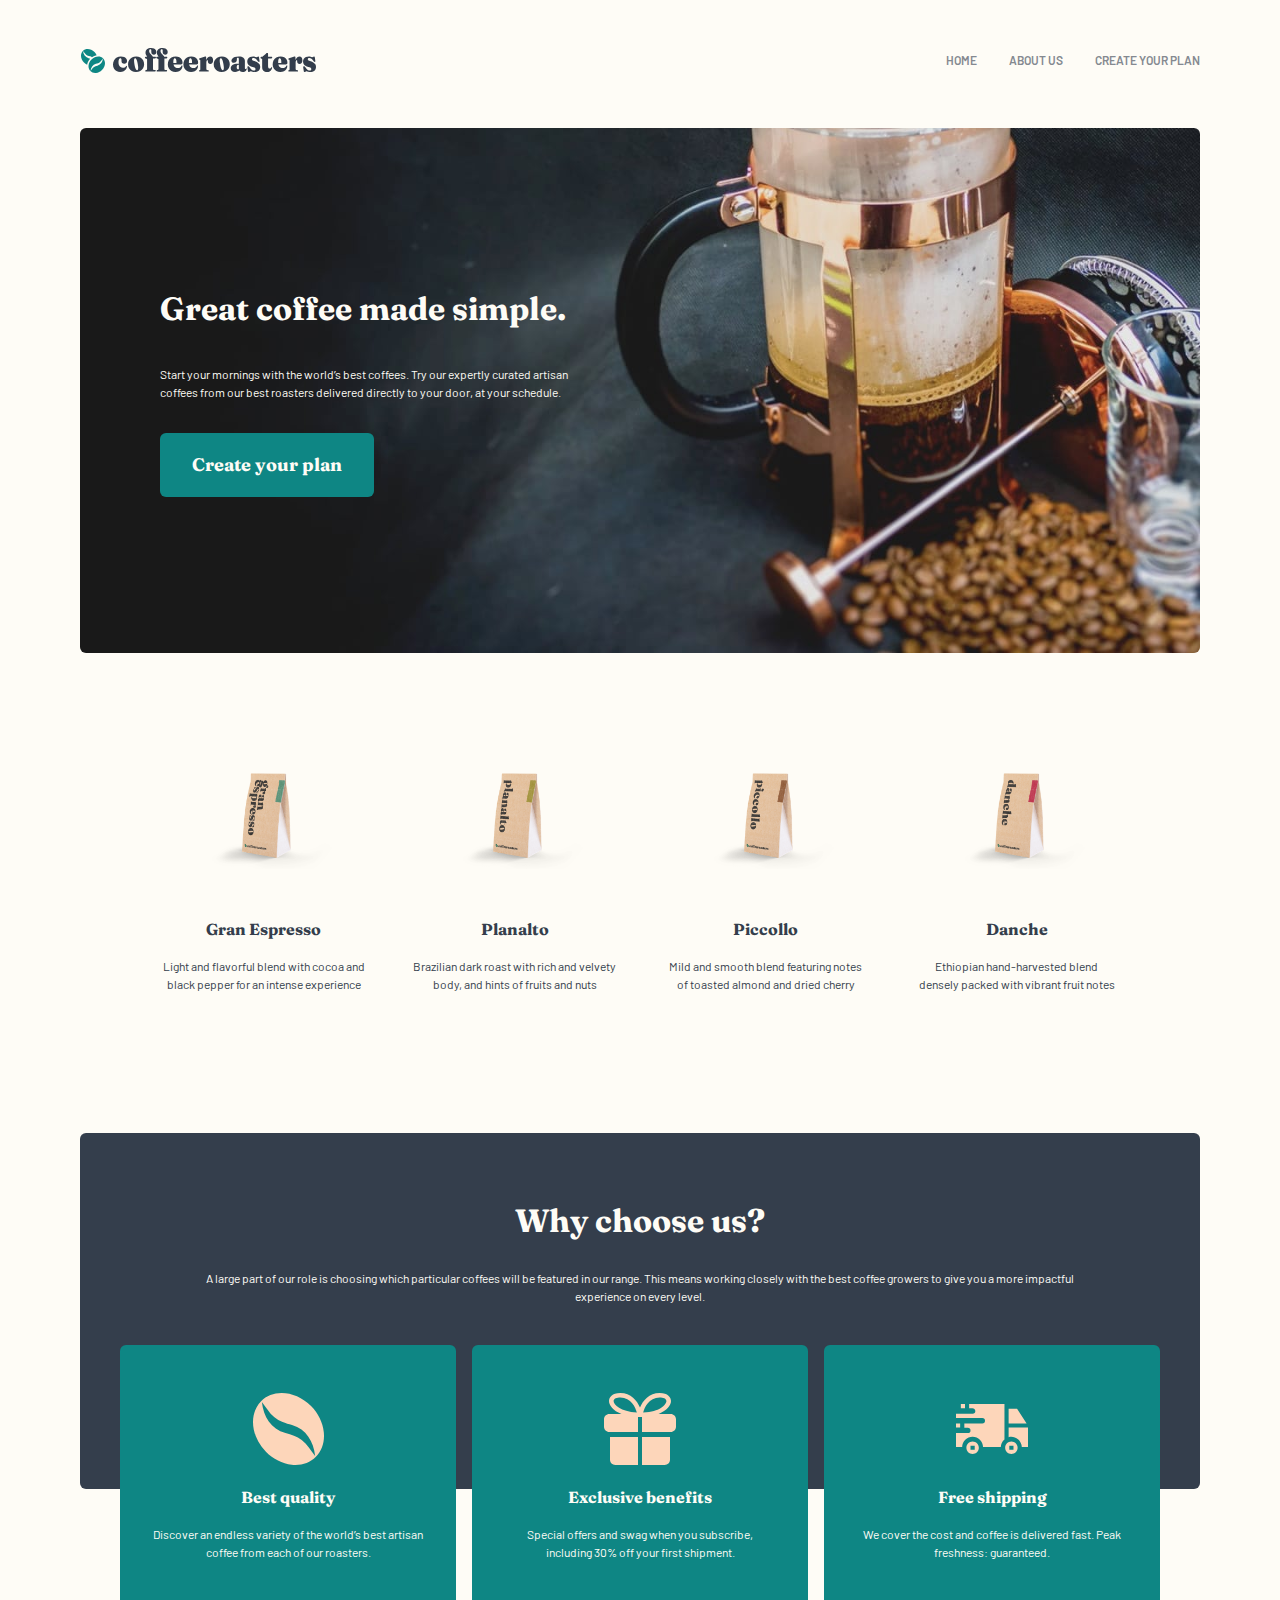
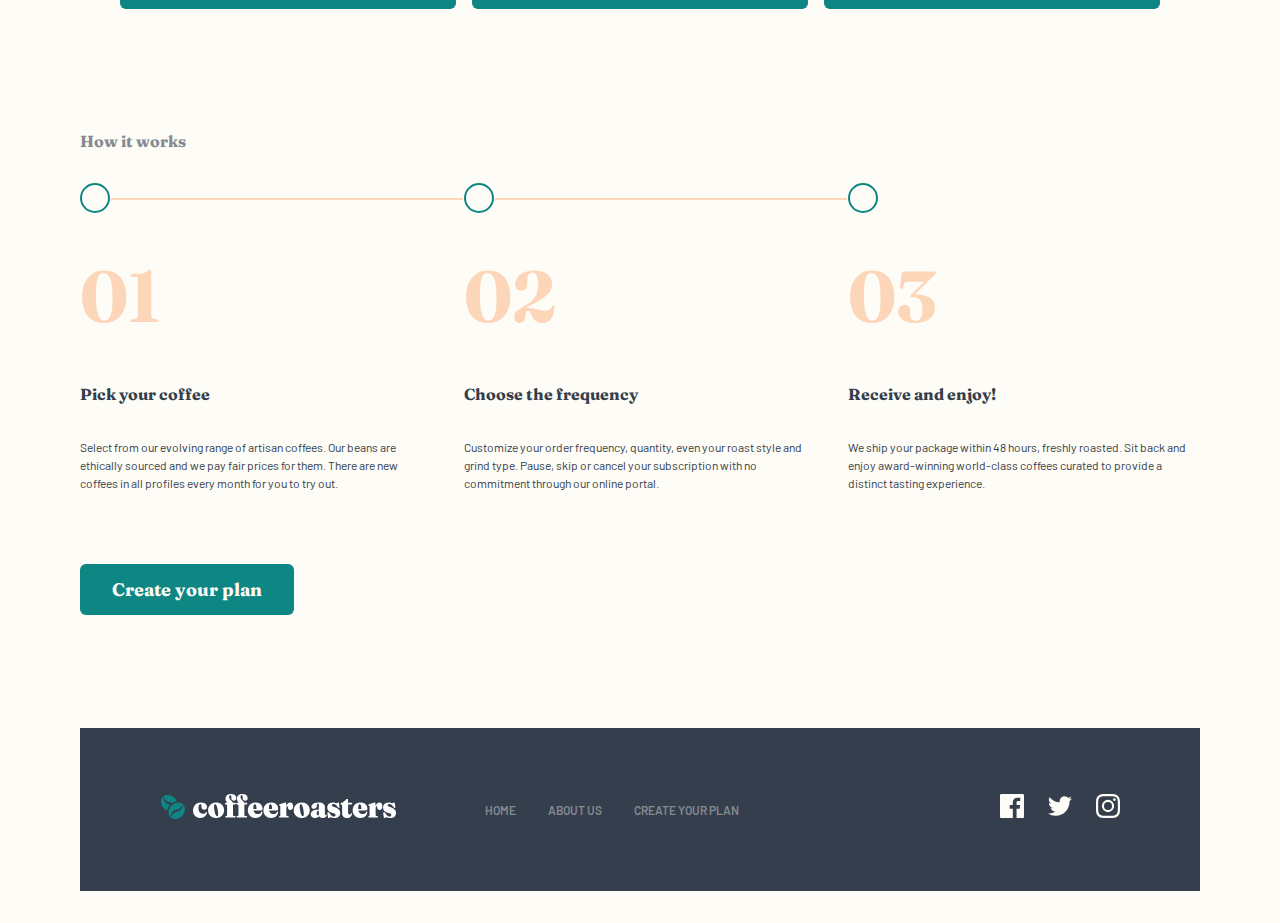
==== index.html @ 992b5764 "add about - headquarters style" ====
<!DOCTYPE html>
<html lang="en">
<head>
  <meta charset="UTF-8">
  <meta name="viewport" content="width=device-width, initial-scale=1.0">

  <link rel="icon" type="image/png" sizes="32x32" href="assets/favicon-32x32.png">

  <link rel="preconnect" href="https://fonts.googleapis.com">
  <link rel="preconnect" href="https://fonts.gstatic.com" crossorigin>
  <link href="https://fonts.googleapis.com/css2?family=Barlow:ital,wght@0,100;0,200;0,300;0,400;0,500;0,600;0,700;0,800;0,900;1,100;1,200;1,300;1,400;1,500;1,600;1,700;1,800;1,900&family=Fraunces:ital,opsz,wght@0,9..144,100..900;1,9..144,100..900&display=swap" rel="stylesheet">

  <link rel="stylesheet" href="index.css">
  <script src="index.js" defer></script>
  
  <title>Frontend Mentor | Coffeeroasters subscription site</title>
</head>
<body>
  <header class="primary-header flex">
    <a href="index.html" class="logo"><img src="assets/shared/desktop/logo.svg" alt="Coffee Rosaters"></a>

    <button class="mobile-nav-toggle" aria-controls="primary-nav">
      <span class="sr-only" aria-expanded="false">Menu</span>
    </button>

    <nav class="primary-nav" id="primary-nav">
      <ul class="nav flex">
        <li><a href="index.html">Home</a></li>
        <li><a href="about.html">About Us</a></li>
        <li><a href="plan.html">Create Your Plan</a></li>
      </ul>
    </nav>
  </header>

  <main>
    <!-- banner -->
    <section class="banner text-light grid">
      <picture class="illustration">
        <source srcset="assets/home/desktop/image-hero-coffeepress.jpg" media="(min-width:55rem)">
        <source srcset="assets/home/tablet/image-hero-coffeepress.jpg" media="(min-width:35rem)">
        <img src="assets/home/mobile/image-hero-coffeepress.jpg" alt="">
      </picture>

      <div class="banner-intro flex">
        <h1 class="fs-400">Great coffee made simple.</h1>
        <p class="ff-sans-2 fs-100">Start your mornings with the world’s best coffees. Try our expertly curated artisan coffees from our best roasters delivered directly to your door, at your schedule.</p>
        <a href="plan.html" class="btn">Create your plan</a>
      </div>
    </section>

    <!-- coffee collections -->
    <section class="collections wrapper grid text-center">
      <div class="item">
        <div class="coffee">
          <img src="assets/home/desktop/image-gran-espresso.png" alt="Gran Expresso">
        </div>

        <div class="content text-dark-grey">
          <h2 class="fs-200">Gran Espresso</h2>
          <p class="fs-100">Light and flavorful blend with cocoa and black pepper for an intense experience</p>
        </div>
      </div>

      <div class="item">
        <div class="coffee">
          <img src="assets/home/desktop/image-planalto.png" alt="Planalto">
        </div>

        <div class="content text-dark-grey">
          <h2 class="fs-200">Planalto</h2>
          <p class="fs-100">Brazilian dark roast with rich and velvety body, and hints of fruits and nuts</p>
        </div>
      </div>

      <div class="item">
        <div class="coffee">
          <img src="assets/home/desktop/image-piccollo.png" alt="Piccollo">
        </div>

        <div class="content text-dark-grey">
          <h2 class="fs-200">Piccollo</h2>
          <p class="fs-100">Mild and smooth blend featuring notes of toasted almond and dried cherry</p>
        </div>
      </div>

      <div class="item">
        <div class="coffee">
          <img src="assets/home/desktop/image-danche.png" alt="Danche">
        </div>

        <div class="content text-dark-grey">
          <h2 class="fs-200">Danche</h2>
          <p class="fs-100">Ethiopian hand-harvested blend densely packed with vibrant fruit notes
          </p>
        </div>
      </div>
    </section>

    <!-- why choose us -->
    <section class="why-us text-light text-center grid">
      <div class="why-us-intro bg-dark-grey">
        <div>
          <h1>Why choose us?</h1>
          <p class="fs-100">A large part of our role is choosing which particular coffees will be featured in our range. This means working closely with the best coffee growers to give you a more impactful experience on every level.</p>
        </div>
      </div>

      <div class="why-us-content grid text-center">
        <div class="item bg-dark-cyan">
          <div class="img">
            <img src="assets/home/desktop/icon-coffee-bean.svg" alt="">
          </div>
  
          <div class="content">
            <h2 class="fs-200">Best quality</h2>
            <p class="fs-100">Discover an endless variety of the world’s best artisan coffee from each of our roasters.</p>
          </div>
        </div>
  
        <div class="item bg-dark-cyan">
          <div class="img">
            <img src="assets/home/desktop/icon-gift.svg" alt="">
          </div>
          
          <div class="content">
            <h2 class="fs-200">Exclusive benefits</h2>
            <p class="fs-100">Special offers and swag when you subscribe, including 30% off your first shipment.</p>
          </div>
        </div>
  
        <div class="item bg-dark-cyan">
          <div class="img">
            <img src="assets/home/desktop/icon-truck.svg" alt="">
          </div>
        
          <div class="content">
            <h2 class="fs-200">Free shipping</h2>
            <p class="fs-100">We cover the cost and coffee is delivered fast. Peak freshness: guaranteed.</p>
          </div>
        </div>
      </div>
    </section>

    <!-- how it works -->
    <section class="how-it-work col-3">
      <h1 class="fs-200 text-grey">How it works</h1>

      <ol class="numbered-items grid">
        <li class="text-dark-grey grid">
          <div class="circle"></div>
          <h2 class="fs-200">Pick your coffee</h2>
          <p class="fs-100">Select from our evolving range of artisan coffees. Our beans are ethically sourced and we pay fair prices for them. There are new coffees in all profiles every month for you to try out.</p>
        </li>
        <li class="text-dark-grey grid">
          <div class="circle"></div>
          <h2 class="fs-200">Choose the frequency</h2>
          <p class="fs-100">Customize your order frequency, quantity, even your roast style and grind type. Pause, skip or cancel your subscription with no commitment through our online portal.</p>
        </li>
        <li class="text-dark-grey grid">
          <div class="circle"></div>
          <h2 class="fs-200"> Receive and enjoy!</h2>
          <p class="fs-100">We ship your package within 48 hours, freshly roasted. Sit back and enjoy award-winning world-class coffees curated to provide a distinct tasting experience.</p>
        </li>
      </ol>

      <a href="plan.html" class="btn">Create your plan</a>
    </section>
  </main>

  <footer class="bg-dark-grey grid">
    <a href="index.html" class="logo" aria-label="Coffee Roasters">
      <svg width="237" height="27" xmlns="http://www.w3.org/2000/svg" focusable="false" aria-hidden="true"><g fill-rule="nonzero" fill="none"><path class="footer-logo"d="M40.237 24.95c1.304 0 2.444-.237 3.422-.71.978-.474 1.755-1.124 2.331-1.95.576-.827.907-1.78.994-2.86.011-.199-.019-.345-.09-.438a.374.374 0 00-.268-.157.623.623 0 00-.27.066c-.092.044-.22.143-.382.297-.294.562-.712.962-1.255 1.199-.544.237-1.217.355-2.021.355-.804 0-1.521-.21-2.152-.628-.63-.419-1.127-1.047-1.491-1.884-.364-.838-.546-1.874-.546-3.108 0-.86.079-1.581.236-2.165.158-.584.38-1.022.669-1.314.287-.292.61-.438.97-.438.358 0 .635.138.83.413.196.276.294.683.294 1.223v1.058c0 .893.23 1.595.693 2.108.461.512 1.138.768 2.029.768.87 0 1.556-.25 2.062-.752.505-.501.757-1.193.757-2.074 0-.838-.241-1.595-.725-2.273-.483-.678-1.184-1.215-2.102-1.612-.919-.396-2.046-.595-3.382-.595-1.565 0-2.934.35-4.108 1.05a7.38 7.38 0 00-2.746 2.86C33.33 14.594 33 15.963 33 17.495c0 1.587.315 2.934.945 4.041a6.4 6.4 0 002.584 2.537c1.092.584 2.328.876 3.708.876zm15.728-.033c1.619 0 3.04-.336 4.262-1.008 1.222-.672 2.179-1.584 2.869-2.735.69-1.152 1.034-2.455 1.034-3.91 0-1.531-.33-2.881-.994-4.05a7.107 7.107 0 00-2.77-2.743c-1.185-.661-2.57-.992-4.157-.992-1.597 0-3.01.342-4.237 1.025-1.228.683-2.19 1.606-2.885 2.769-.696 1.162-1.043 2.47-1.043 3.925 0 1.521.331 2.86.994 4.017a7.067 7.067 0 002.779 2.719c1.19.656 2.572.983 4.148.983zm1.239-1.719c-.337.066-.666-.082-.987-.446-.32-.364-.624-.975-.912-1.835-.288-.86-.563-1.989-.823-3.388-.25-1.4-.392-2.551-.424-3.455-.033-.903.032-1.586.195-2.05.163-.462.413-.732.75-.81.337-.065.666.084.986.447.32.364.628.975.921 1.835.294.86.57 1.989.831 3.388.261 1.4.405 2.554.432 3.463.027.91-.043 1.595-.212 2.058-.168.463-.42.727-.757.793zm17.781 1.422c.511 0 .766-.254.766-.76 0-.22-.06-.394-.179-.521-.12-.127-.304-.207-.554-.24l-1.402-.215a.589.589 0 01-.448-.297c-.092-.166-.138-.402-.138-.711V11.579h1.157c.608 0 1.054-.105 1.336-.315.283-.209.424-.479.424-.81 0-.22-.068-.382-.204-.487-.136-.105-.328-.157-.578-.157H72.75l-.015-.087a1.998 1.998 0 00-.264-.64l-.07-.108a8.286 8.286 0 00-.905-1.09 36.96 36.96 0 01-1.075-1.158 6.526 6.526 0 01-.905-1.297 3.138 3.138 0 01-.367-1.488c0-.518.104-.914.31-1.19.207-.275.51-.413.913-.413.315 0 .549.09.7.273.153.181.229.465.229.85v1.472c0 .837.239 1.51.717 2.016.478.507 1.108.76 1.89.76.707 0 1.286-.217 1.736-.652.451-.435.677-1.088.677-1.959 0-.738-.19-1.419-.57-2.041-.38-.623-.954-1.121-1.72-1.496S72.302 1 71.139 1c-1.804 0-3.195.433-4.173 1.298-.977.865-1.466 2.019-1.466 3.462 0 .606.081 1.116.244 1.53.163.412.348.768.554 1.065l.554.802c.123.178.199.363.23.556l.01.097h-1.43a.83.83 0 00-.508.145L65.1 10a.637.637 0 00-.203.488c0 .198.054.366.162.504.11.137.288.267.538.388l.946.314c.206.088.347.185.423.29a.643.643 0 01.115.388v9.554c0 .286-.05.507-.147.66a.73.73 0 01-.408.315l-.7.215a.978.978 0 00-.432.297.77.77 0 00-.139.48c0 .231.068.41.204.537.136.126.312.19.53.19h8.996zm11.377 0c.51 0 .766-.254.766-.76 0-.22-.06-.394-.18-.521-.119-.127-.304-.207-.554-.24l-1.401-.215a.589.589 0 01-.448-.297c-.093-.166-.139-.402-.139-.711V11.579h1.157c.609 0 1.054-.105 1.337-.315.282-.209.423-.479.423-.81 0-.22-.067-.382-.203-.487-.136-.105-.329-.157-.579-.157h-2.414l-.015-.087a1.998 1.998 0 00-.264-.64l-.07-.108a8.286 8.286 0 00-.904-1.09 36.96 36.96 0 01-1.076-1.158 6.526 6.526 0 01-.904-1.297 3.138 3.138 0 01-.367-1.488c0-.518.103-.914.31-1.19.206-.275.51-.413.912-.413.315 0 .55.09.701.273.152.181.228.465.228.85v1.472c0 .837.24 1.51.718 2.016.478.507 1.108.76 1.89.76.706 0 1.285-.217 1.736-.652.45-.435.676-1.088.676-1.959 0-.738-.19-1.419-.57-2.041-.38-.623-.954-1.121-1.72-1.496S83.678 1 82.515 1c-1.803 0-3.194.433-4.172 1.298-.978.865-1.467 2.019-1.467 3.462 0 .606.082 1.116.245 1.53.163.412.347.768.554 1.065l.554.802c.122.178.198.363.229.556l.011.097h-1.43a.83.83 0 00-.509.145l-.053.045a.637.637 0 00-.204.488c0 .198.054.366.163.504.109.137.288.267.538.388l.945.314c.207.088.348.185.424.29a.643.643 0 01.114.388v9.554c0 .286-.049.507-.147.66a.73.73 0 01-.407.315l-.701.215a.978.978 0 00-.432.297.77.77 0 00-.138.48c0 .231.067.41.203.537.136.126.313.19.53.19h8.997zm9.11.33c1.38 0 2.598-.27 3.652-.81 1.054-.54 1.874-1.258 2.46-2.157.588-.898.881-1.887.881-2.966 0-.21-.038-.359-.114-.447a.353.353 0 00-.277-.132.64.64 0 00-.27.074c-.102.05-.22.146-.35.29-.228.705-.676 1.256-1.344 1.653-.668.396-1.437.595-2.306.595-1.359 0-2.445-.466-3.26-1.397-.478-.546-.816-1.273-1.013-2.18l-.016-.076h7.45c.472 0 .841-.125 1.11-.374l.064-.064c.272-.292.407-.692.407-1.199 0-1.168-.274-2.228-.823-3.181-.548-.954-1.333-1.708-2.355-2.265-1.021-.556-2.238-.835-3.65-.835-1.663 0-3.087.33-4.271.992a6.684 6.684 0 00-2.714 2.769c-.624 1.184-.937 2.564-.937 4.14 0 1.499.323 2.818.97 3.959A6.821 6.821 0 0091.463 24c1.152.634 2.489.95 4.01.95zm-2.127-8.878a12.966 12.966 0 01-.024-.791c0-1.036.076-1.851.229-2.446.152-.595.347-1.017.586-1.265.24-.248.506-.372.799-.372.38 0 .736.325 1.068.976.33.65.497 1.73.497 3.24 0 .462-.207.693-.62.693h-2.533l-.002-.035zm17.71 8.878c1.38 0 2.596-.27 3.65-.81 1.054-.54 1.875-1.258 2.461-2.157.587-.898.88-1.887.88-2.966 0-.21-.038-.359-.114-.447a.353.353 0 00-.277-.132.64.64 0 00-.269.074c-.103.05-.22.146-.35.29-.228.705-.676 1.256-1.345 1.653-.668.396-1.437.595-2.306.595-1.358 0-2.445-.466-3.26-1.397-.477-.546-.815-1.273-1.013-2.18l-.016-.076h7.451c.471 0 .841-.125 1.109-.374l.065-.064c.271-.292.407-.692.407-1.199 0-1.168-.274-2.228-.823-3.181-.549-.954-1.334-1.708-2.355-2.265-1.022-.556-2.239-.835-3.651-.835-1.663 0-3.086.33-4.27.992a6.684 6.684 0 00-2.714 2.769c-.625 1.184-.937 2.564-.937 4.14 0 1.499.323 2.818.97 3.959A6.821 6.821 0 00107.044 24c1.152.634 2.488.95 4.01.95zm-2.129-8.878a12.966 12.966 0 01-.023-.791c0-1.036.076-1.851.228-2.446.152-.595.348-1.017.587-1.265s.505-.372.798-.372c.38 0 .737.325 1.068.976.331.65.497 1.73.497 3.24 0 .462-.206.693-.62.693h-2.533l-.002-.035zm19.079 8.548c.26 0 .46-.069.595-.207a.732.732 0 00.204-.537.82.82 0 00-.147-.488c-.098-.137-.26-.223-.489-.256l-1.222-.248a.647.647 0 01-.457-.339c-.098-.181-.146-.427-.146-.735v-5.818c0-.65.038-1.185.114-1.604.076-.418.187-.73.334-.933.146-.204.318-.306.513-.306.196 0 .337.071.424.215.087.143.136.341.147.595l.016.66c.022.75.225 1.329.611 1.736.386.408.98.612 1.785.612.826 0 1.5-.298 2.02-.893.522-.595.783-1.526.783-2.793 0-1.278-.25-2.231-.75-2.86-.5-.628-1.217-.942-2.151-.942-.771 0-1.483.24-2.135.72-.652.479-1.176 1.211-1.573 2.198a6.529 6.529 0 00-.182.515l-.028.094-.124-2.568c-.029-.304-.082-.525-.158-.663l-.03-.048c-.092-.132-.23-.198-.415-.198-.13 0-.288.022-.473.066a4.95 4.95 0 00-.684.231l-4.63 1.34c-.26.098-.445.217-.553.355a.74.74 0 00-.163.47.64.64 0 00.106.38c.07.1.182.194.334.282l.424.05a.618.618 0 01.301.272c.06.116.09.306.09.57v8.397c0 .33-.027.568-.082.71a.552.552 0 01-.293.315l-.375.149c-.141.099-.253.206-.334.322a.743.743 0 00-.122.438c0 .231.068.413.203.545.136.133.324.199.563.199h8.149zm13.626.297c1.619 0 3.04-.336 4.262-1.008 1.222-.672 2.178-1.584 2.868-2.735.69-1.152 1.035-2.455 1.035-3.91 0-1.531-.331-2.881-.994-4.05a7.107 7.107 0 00-2.77-2.743c-1.185-.661-2.57-.992-4.157-.992-1.597 0-3.01.342-4.238 1.025-1.227.683-2.189 1.606-2.884 2.769-.696 1.162-1.043 2.47-1.043 3.925 0 1.521.33 2.86.994 4.017a7.067 7.067 0 002.779 2.719c1.19.656 2.572.983 4.148.983zm1.238-1.719c-.336.066-.665-.082-.986-.446-.32-.364-.624-.975-.912-1.835-.288-.86-.563-1.989-.824-3.388-.25-1.4-.39-2.551-.423-3.455-.033-.903.032-1.586.195-2.05.163-.462.413-.732.75-.81.337-.065.666.084.986.447.32.364.628.975.921 1.835.293.86.57 1.989.831 3.388.261 1.4.405 2.554.432 3.463.027.91-.043 1.595-.212 2.058-.168.463-.42.727-.758.793zm19.852 1.752c.913 0 1.663-.168 2.25-.504.586-.336 1.023-.735 1.311-1.198.288-.463.432-.887.432-1.273a.751.751 0 00-.106-.413.324.324 0 00-.285-.165.32.32 0 00-.147.033.325.325 0 00-.114.099c-.054.198-.138.336-.252.413a.643.643 0 01-.367.116c-.185 0-.323-.064-.416-.19-.092-.127-.138-.295-.138-.504v-7.306c0-1.455-.492-2.581-1.475-3.38-.984-.8-2.524-1.199-4.62-1.199-1.63 0-2.992.204-4.084.612-1.092.408-1.912.928-2.46 1.562-.55.634-.824 1.28-.824 1.942 0 .705.204 1.242.611 1.612.408.369.997.553 1.769.553.945 0 1.69-.256 2.233-.768.543-.513.815-1.177.815-1.992v-1.256c0-.309.095-.548.285-.72.19-.17.426-.255.709-.255.304 0 .546.113.725.338.18.226.27.532.27.918l-.001 4.818-.087-.019a5.455 5.455 0 00-.91-.087l-.176-.001c-2.337 0-4.078.396-5.224 1.19-1.146.793-1.72 1.9-1.72 3.322 0 1.08.394 1.967 1.182 2.661.788.694 1.834 1.041 3.137 1.041.978 0 1.891-.2 2.739-.603.635-.302 1.152-.698 1.55-1.188l.022-.03.024.075c.125.357.354.677.688.96l.103.084c.603.468 1.454.702 2.551.702zm-4.563-2.578c-.435 0-.786-.18-1.052-.537-.266-.358-.4-.907-.4-1.645 0-.771.129-1.355.384-1.752s.595-.595 1.019-.595c.25 0 .467.025.652.074l.08.025v4.242l-.052.03c-.174.09-.353.142-.538.155l-.093.003zM174.212 25c1.934 0 3.417-.446 4.45-1.339 1.032-.892 1.548-2.11 1.548-3.653 0-.936-.174-1.757-.522-2.463-.348-.705-.956-1.33-1.825-1.876-.87-.545-2.092-1.06-3.668-1.545-.586-.187-1.04-.377-1.36-.57-.321-.193-.541-.4-.66-.62-.12-.22-.18-.457-.18-.71 0-.376.136-.679.408-.91.271-.231.673-.347 1.206-.347.739 0 1.437.248 2.094.744.657.496 1.383 1.344 2.176 2.545.206.254.413.438.62.554.206.116.401.151.586.107a.574.574 0 00.424-.454c.054-.237.043-.576-.033-1.017l-.424-3.041c-.043-.32-.125-.545-.244-.678a.607.607 0 00-.473-.198c-.174 0-.39.06-.652.182-.26.121-.519.245-.774.372-.255.126-.448.19-.578.19-.12 0-.297-.066-.53-.199-.234-.132-.562-.264-.986-.396-.424-.133-.973-.199-1.646-.199-1.12 0-2.127.204-3.024.612-.896.408-1.603.989-2.119 1.744-.516.755-.774 1.655-.774 2.702 0 .926.193 1.736.579 2.43.386.694.975 1.29 1.768 1.785.793.496 1.793.898 3 1.207.781.209 1.382.421 1.8.636.418.215.706.45.864.703.158.253.236.534.236.842 0 .408-.136.744-.407 1.009-.272.264-.685.396-1.239.396a3.417 3.417 0 01-1.491-.338c-.473-.226-.96-.615-1.459-1.166-.5-.55-1.06-1.305-1.679-2.264-.184-.254-.394-.43-.627-.53a.84.84 0 00-.71.017c-.227.089-.374.276-.44.562-.064.287-.048.64.05 1.058l.505 3.29c.076.33.185.55.326.66.141.11.293.166.456.166.185 0 .41-.06.677-.182l.798-.363c.267-.122.481-.182.644-.182.163 0 .378.06.644.182a7.51 7.51 0 001.043.363c.43.121.97.182 1.622.182zm12.908-.05c.978 0 1.826-.19 2.543-.57a4.366 4.366 0 001.703-1.587c.418-.677.666-1.462.742-2.355.01-.253-.025-.421-.106-.504a.242.242 0 00-.286-.058c-.13.198-.266.397-.407.595-.141.198-.29.377-.448.537-.158.16-.334.29-.53.389-.195.099-.407.148-.636.148-.532 0-.937-.198-1.214-.595-.277-.396-.415-1.008-.415-1.834v-7.537h2.444c.555 0 .97-.096 1.244-.286l.06-.045c.272-.22.408-.485.408-.793 0-.22-.065-.383-.196-.488-.13-.105-.315-.157-.554-.157h-3.407V6.85c0-.294-.055-.518-.167-.672l-.044-.055c-.142-.154-.337-.231-.587-.231a1.21 1.21 0 00-.652.206 2.83 2.83 0 00-.652.603l-3.015 2.53c-.185.23-.332.385-.44.462a.541.541 0 01-.31.116h-.799a.861.861 0 00-.603.223.738.738 0 00-.244.57c0 .188.027.345.081.471.055.127.174.235.359.323l.766.248c.174.077.283.176.326.297.043.121.065.298.065.53v7.47c0 1.73.416 2.997 1.247 3.802.831.804 2.073 1.206 3.724 1.206zm13.218 0c1.38 0 2.597-.27 3.651-.81 1.054-.54 1.875-1.258 2.462-2.157.586-.898.88-1.887.88-2.966 0-.21-.038-.359-.114-.447a.353.353 0 00-.278-.132.64.64 0 00-.268.074c-.104.05-.22.146-.35.29-.23.705-.677 1.256-1.346 1.653-.668.396-1.437.595-2.306.595-1.358 0-2.445-.466-3.26-1.397-.477-.546-.815-1.273-1.013-2.18l-.016-.076h7.451c.472 0 .841-.125 1.109-.374l.065-.064c.271-.292.407-.692.407-1.199 0-1.168-.274-2.228-.823-3.181-.549-.954-1.334-1.708-2.355-2.265-1.022-.556-2.238-.835-3.651-.835-1.662 0-3.086.33-4.27.992a6.684 6.684 0 00-2.714 2.769c-.625 1.184-.937 2.564-.937 4.14 0 1.499.323 2.818.97 3.959A6.821 6.821 0 00196.329 24c1.152.634 2.488.95 4.01.95zm-2.128-8.878a12.966 12.966 0 01-.023-.791c0-1.036.076-1.851.228-2.446.152-.595.348-1.017.587-1.265.24-.248.505-.372.799-.372.38 0 .736.325 1.067.976.332.65.497 1.73.497 3.24 0 .462-.206.693-.619.693h-2.534l-.002-.035zm19.08 8.548c.26 0 .458-.069.594-.207a.732.732 0 00.204-.537.82.82 0 00-.147-.488c-.098-.137-.26-.223-.489-.256l-1.222-.248a.647.647 0 01-.457-.339c-.097-.181-.146-.427-.146-.735v-5.818c0-.65.038-1.185.114-1.604.076-.418.187-.73.334-.933.147-.204.318-.306.513-.306.196 0 .337.071.424.215.087.143.136.341.147.595l.016.66c.022.75.225 1.329.611 1.736.386.408.98.612 1.785.612.826 0 1.5-.298 2.021-.893.522-.595.782-1.526.782-2.793 0-1.278-.25-2.231-.75-2.86-.5-.628-1.216-.942-2.15-.942-.772 0-1.484.24-2.136.72-.652.479-1.176 1.211-1.573 2.198a6.529 6.529 0 00-.182.515l-.028.095-.124-2.569c-.029-.304-.081-.525-.158-.663l-.03-.048c-.092-.132-.23-.198-.415-.198-.13 0-.288.022-.473.066a4.95 4.95 0 00-.684.231l-4.629 1.34c-.26.098-.446.217-.554.355a.74.74 0 00-.163.47.64.64 0 00.106.38c.07.1.182.194.334.282l.424.05a.618.618 0 01.301.272c.06.116.09.306.09.57v8.397c0 .33-.027.568-.082.71a.552.552 0 01-.293.315l-.375.149c-.141.099-.253.206-.334.322a.743.743 0 00-.122.438c0 .231.068.413.203.545.136.133.324.199.563.199h8.15zm12.712.38c1.934 0 3.417-.446 4.45-1.339 1.032-.892 1.548-2.11 1.548-3.653 0-.936-.174-1.757-.522-2.463-.347-.705-.956-1.33-1.825-1.876-.87-.545-2.092-1.06-3.667-1.545-.587-.187-1.04-.377-1.361-.57-.32-.193-.54-.4-.66-.62-.12-.22-.18-.457-.18-.71 0-.376.136-.679.408-.91.272-.231.674-.347 1.206-.347.739 0 1.437.248 2.094.744.658.496 1.383 1.344 2.176 2.545.207.254.413.438.62.554.206.116.402.151.586.107a.574.574 0 00.424-.454c.054-.237.044-.576-.032-1.017l-.424-3.041c-.044-.32-.125-.545-.245-.678a.607.607 0 00-.472-.198c-.174 0-.392.06-.652.182-.261.121-.52.245-.774.372-.256.126-.449.19-.58.19-.119 0-.295-.066-.529-.199-.233-.132-.562-.264-.986-.396-.424-.133-.972-.199-1.646-.199-1.12 0-2.127.204-3.023.612-.897.408-1.603.989-2.12 1.744-.515.755-.773 1.655-.773 2.702 0 .926.192 1.736.578 2.43.386.694.975 1.29 1.769 1.785.793.496 1.792.898 2.999 1.207.782.209 1.382.421 1.8.636.419.215.707.45.864.703.158.253.237.534.237.842 0 .408-.136.744-.408 1.009-.271.264-.684.396-1.238.396a3.417 3.417 0 01-1.492-.338c-.472-.226-.959-.615-1.459-1.166-.5-.55-1.059-1.305-1.678-2.264-.185-.254-.394-.43-.628-.53a.84.84 0 00-.709.017c-.228.089-.375.276-.44.562-.065.287-.049.64.049 1.058l.505 3.29c.076.33.185.55.326.66.142.11.294.166.457.166.184 0 .41-.06.676-.182l.799-.363c.266-.122.48-.182.643-.182.163 0 .378.06.644.182a7.51 7.51 0 001.043.363c.43.121.97.182 1.622.182z" fill="#333D4B"/><path d="M23.123 11.378c2.89 2.89 2.387 8.1-1.126 11.613-1.688 1.687-3.813 2.74-5.987 2.965-.29.029-.576.044-.856.044-1.87 0-3.539-.656-4.769-1.886-1.416-1.414-2.07-3.412-1.839-5.625.224-2.173 1.277-4.299 2.964-5.986 3.515-3.512 8.724-4.019 11.613-1.125zm-.18.18c-.961 1.16-1.67 2.482-2.851 3.453-1.257 1.033-2.64 1.41-4.161 1.85-3.338.97-4.988 3.791-5.369 7.075 1.043-1.253 1.808-2.657 3.125-3.663 1.152-.88 2.398-1.227 3.754-1.598 3.411-.936 5.105-3.781 5.502-7.117zM14.49 5.003a10.573 10.573 0 012.165 3.151c-1.68.29-3.308.992-4.75 2.046a7.17 7.17 0 00-1.837-.84c-1.519-.44-2.903-.816-4.16-1.85-1.18-.971-1.889-2.296-2.852-3.454.396 3.336 2.091 6.182 5.502 7.118.576.157 1.128.32 1.666.511-1.626 1.713-2.696 3.8-3.07 5.97A10.607 10.607 0 014 15.491C.492 11.978-.014 6.768 2.877 3.878 5.766.986 10.975 1.49 14.489 5.003z" fill="#0E8784"/></g></svg></a>

    <ul class="footer-nav nav flex" id="footer-nav">
      <li><a href="index.html">Home</a></li>
      <li><a href="about.html">About Us</a></li>
      <li><a href="plan.html">Create Your Plan</a></li>
    </ul>

    <ul class="social-links flex">
      <li>
        <a href="#" aria-label="Facebook">
          <svg xmlns="http://www.w3.org/2000/svg" focusable="false" aria-hidden="true" width="24" height="24"><path class="icon" fill="#FEFCF7" d="M22.675 0H1.325C.593 0 0 .593 0 1.325v21.351C0 23.407.593 24 1.325 24H12.82v-9.294H9.692v-3.622h3.128V8.413c0-3.1 1.893-4.788 4.659-4.788 1.325 0 2.463.099 2.795.143v3.24l-1.918.001c-1.504 0-1.795.715-1.795 1.763v2.313h3.587l-.467 3.622h-3.12V24h6.116c.73 0 1.323-.593 1.323-1.325V1.325C24 .593 23.407 0 22.675 0z"/></svg>
        </a>
      </li>
      <li>
        <a href="#" aria-label="Twitter">
          <svg xmlns="http://www.w3.org/2000/svg" focusable="false" aria-hidden="true" width="24" height="20"><path class="icon" fill="#FEFCF7" d="M24 2.557a9.83 9.83 0 01-2.828.775A4.932 4.932 0 0023.337.608a9.864 9.864 0 01-3.127 1.195A4.916 4.916 0 0016.616.248c-3.179 0-5.515 2.966-4.797 6.045A13.978 13.978 0 011.671 1.149a4.93 4.93 0 001.523 6.574 4.903 4.903 0 01-2.229-.616c-.054 2.281 1.581 4.415 3.949 4.89a4.935 4.935 0 01-2.224.084 4.928 4.928 0 004.6 3.419A9.9 9.9 0 010 17.54a13.94 13.94 0 007.548 2.212c9.142 0 14.307-7.721 13.995-14.646A10.025 10.025 0 0024 2.557z"/></svg>
        </a>
      </li>
      <li>
        <a href="#" aria-label="Instagram">
          <svg xmlns="http://www.w3.org/2000/svg" focusable="false" aria-hidden="true" width="24" height="24"><path class="icon" fill="#FEFCF7" d="M12 2.163c3.204 0 3.584.012 4.85.07 3.252.148 4.771 1.691 4.919 4.919.058 1.265.069 1.645.069 4.849 0 3.205-.012 3.584-.069 4.849-.149 3.225-1.664 4.771-4.919 4.919-1.266.058-1.644.07-4.85.07-3.204 0-3.584-.012-4.849-.07-3.26-.149-4.771-1.699-4.919-4.92-.058-1.265-.07-1.644-.07-4.849 0-3.204.013-3.583.07-4.849.149-3.227 1.664-4.771 4.919-4.919 1.266-.057 1.645-.069 4.849-.069zM12 0C8.741 0 8.333.014 7.053.072 2.695.272.273 2.69.073 7.052.014 8.333 0 8.741 0 12c0 3.259.014 3.668.072 4.948.2 4.358 2.618 6.78 6.98 6.98C8.333 23.986 8.741 24 12 24c3.259 0 3.668-.014 4.948-.072 4.354-.2 6.782-2.618 6.979-6.98.059-1.28.073-1.689.073-4.948 0-3.259-.014-3.667-.072-4.947-.196-4.354-2.617-6.78-6.979-6.98C15.668.014 15.259 0 12 0zm0 5.838a6.162 6.162 0 100 12.324 6.162 6.162 0 000-12.324zM12 16a4 4 0 110-8 4 4 0 010 8zm6.406-11.845a1.44 1.44 0 100 2.881 1.44 1.44 0 000-2.881z"/></svg>
        </a>
      </li>
    </ul>
  </footer>
</body>
</html>
---- index.css ----
/* ------------------- */
/* Custom properties   */
/* ------------------- */

:root {
  /* colors */
  --clr-dark-cyan: 179 81% 29%;
  --clr-cyan: 179 55% 61%;
  --clr-dark-grey-blue: 215 19% 25%;
  --clr-pale: 25 94% 86%;
  --clr-light-cream: 43 78% 98%;
  --clr-grey: 215 5% 54%;

  /* font-sizes */
  --fs-100: .75rem;
  --fs-200: 1rem;
  --fs-300: 1.5rem;
  --fs-400: 2rem;
  --fs-500: 2.5rem;
  --fs-600: 4.5rem;
  --fs-700: 9.374rem;

  /* font-families */
  --ff-sans-1: "Fraunces", sans-serif;
  --ff-sans-2: "Barlow", sans-serif;
}

/* ------------------- */
/* Reset               */
/* ------------------- */

/* https://piccalil.li/blog/a-modern-css-reset */

/* Box sizing rules */
*,
*::before,
*::after {
  box-sizing: border-box;
}

/* Remove default margin */
body,
h1,
h2,
h3,
h4,
p,
figure,
blockquote,
dl,
dd {
  margin: 0;
  padding: 0;
}

/* Remove list styles on ul, ol elements with a list role, which suggests default styling will be removed */
ul[role='list'],
ol[role='list'] {
  list-style: none;
}

/* Set core root defaults */
html:focus-within {
  scroll-behavior: smooth;
}

/* Set core body defaults */
body {
  min-height: 100vh;
  text-rendering: optimizeSpeed;
  line-height: 1.5;
}

/* A elements that don't have a class get default styles */
a:not([class]) {
  text-decoration-skip-ink: auto;
}

/* Make images easier to work with */
img,
picture {
  max-width: 100%;
  display: block;
}

/* Inherit fonts for inputs and buttons */
input,
button,
textarea,
select {
  font: inherit;
}

/* Remove all animations, transitions and smooth scroll for people that prefer not to see them */
@media (prefers-reduced-motion: reduce) {
  html:focus-within {
   scroll-behavior: auto;
  }
  
  *,
  *::before,
  *::after {
    animation-duration: 0.01ms !important;
    animation-iteration-count: 1 !important;
    transition-duration: 0.01ms !important;
    scroll-behavior: auto !important;
  }
}

/* ------------------- */
/* Utility             */
/* ------------------- */

/* general */

body {
  padding: 2rem 1rem;
  background-color: hsl(var(--clr-light-cream));
}

@media (min-width: 50rem) {
  body {
    padding-inline: 5rem; 
  }
}

main {
  width: 100%;
}

.flex {
  display: flex;
  gap: var(--gap, 1rem);
}

.grid {
  display: grid;
  gap: var(--gap, 1rem);
}

.sr-only {
  display: none;
  position: absolute; 
  width: 1px;
  height: 1px;
  padding: 0;
  margin: -1px; 
  overflow: hidden;
  clip: rect(0, 0, 0, 0);
  white-space: nowrap; /* added line */
  border: 0;
}

a {
  text-decoration: none;
}

.text-center {
  text-align: center;
}

@media (min-width: 50rem) {
  .wrapper {
    padding-inline: 5.125rem;
  }
}

.item {
  display: grid;
  grid-template-columns: subgrid;
  gap: var(--gap, 1rem);
}

.item .img {
  justify-self: center;
}

@media (min-width: 35rem) {
  .item {
    text-align: left;
    grid-column: span 2;
    align-items: center;
  }
}

@media (min-width: 50rem) {
  .item {
    text-align: center;
    grid-column: span 1;
    grid-template-rows: 1fr 1fr;
    place-content: center;
  }

  .content {
    align-self: start;
  }

  .item .img {
    align-self: center;
    justify-self: center;
  }
}

/* colors */

.bg-dark-cyan { background-color: hsl( var(--clr-dark-cyan) );}
.bg-dark-grey { background-color: hsl( var(--clr-dark-grey-blue) );}
.bg-pale { background-color: hsl( var(--clr-pale) );}
.bg-light { background-color: hsl( var(--clr-light-cream) );}
.bg-grey { background-color: hsl( var(--clr-grey) );}

.text-dark-cyan { color: hsl( var(--clr-dark-cyan) );}
.text-dark-grey { color: hsl( var(--clr-dark-grey-blue) );}
.text-pale { color: hsl( var(--clr-pale) );}
.text-light { color: hsl( var(--clr-light-cream) );}
.text-grey { color: hsl( var(--clr-grey) );}

/* typhography */

h1, h2, .ff-sans-1 { font-family: var(--ff-sans-1);}
p, .ff-sans-2 { font-family: var(--ff-sans-2);}

.fs-100 { font-size: var(--fs-100);}

.fs-200 { font-size: var(--fs-200);}

.fs-300 { font-size: var(--fs-300); }

.fs-400 { font-size: var(--fs-400);}

.fs-500 { font-size: var(--fs-500); }

.fs-600 { font-size: var(--fs-600); }

.fs-700 {
  font-size: var(--fs-700);
  text-transform: lowercase;
}      

/* ------------------- */
/* Components          */
/* ------------------- */

.btn {
  padding: .875rem 2rem;
  border-radius: 6px;
  font-family: var(--ff-sans-1);
  font-size: 1.125rem;
  font-weight: 700;
  line-height: 2;
  color: hsl(var(--clr-light-cream) );
  background-color: hsl( var(--clr-dark-cyan) );
}

.btn:hover {
  background-color: hsl( var(--clr-cyan) );
  cursor: pointer;
}

.opt {
  padding: 2rem;
  border-radius: 6px;
  color: hsl( var(--clr-dark-grey-blue) );
}

.opt:hover {
  background-color: hsl( var(--pale) );
  cursor: pointer;
}

.opt:active {
  background-color: hsl( var(--clr-dark-grey-blue) );
  color: hsl( var(--clr-light-cream) );
}

.nav {
  --gap: 2rem;
  list-style: none;
  padding-inline-start: 0;
}

.nav a {
  font-family: var(--ff-sans-2);
  font-size: var(--fs-100);
  color: hsl(var(--clr-grey));
  font-weight: 600;
  text-transform: uppercase;
}

.col-3 {
  text-align: center;
}

.col-3 h1 {
  margin-bottom: 2.8rem;
}

.numbered-items {
  --gap: 3rem;
  padding-inline-start: 0;
  margin-bottom: 5rem;
  counter-reset: count;
} 

@media (min-width: 35rem) {
  .col-3 {
    text-align: left;
  }

  .numbered-items {
    --gap: 2rem;
    grid-template-columns: repeat(3, 1fr);
    grid-template-rows: auto;
  }

  .numbered-items li {
    grid-template-rows: subgrid;
    grid-row: span 3;
    padding-top: 2.8rem;
  }
}

/* ------------------- */
/* Layout              */
/* ------------------- */

/* header */

.primary-header {
  justify-content: space-between;
  align-items: center;
  margin-bottom: 2.5rem;
}

.mobile-nav-toggle {
  display: none;
}

/* navigation */

.primary-nav a:hover {
  color:hsl( var(--clr-dark-grey-blue) );
}

@media (max-width: 35rem) {
  .primary-nav {
    display: none;

    position: fixed;
    inset: 3.8rem 1rem 0 1rem;
    background: hsl(var(--clr-light-cream) / .9);
    backdrop-filter: blur(.1rem);
    padding-top: 2rem;
  }

  .primary-nav[data-visible] {
    display: block;
  }

  .primary-nav > ul {
    display: grid;
    text-align: center;
    gap: 2rem;
  }

  .primary-nav a {
    font-family: var(--ff-sans-1);
    color: hsl( var(--clr-dark-grey-blue));
    font-size: var(--fs-200);
  }

  .mobile-nav-toggle {
    display: block;
    width: 1rem;
    aspect-ratio: 1;
    border: 0;
    background-color: transparent;
    background-image: url('assets/shared/mobile/icon-hamburger.svg');
    background-repeat: no-repeat;
    background-position: center;
  }

  .mobile-nav-toggle[aria-expanded="true"] {
    background-image: url('assets/shared/mobile/icon-close.svg');
  }
}

/* main */
section {
  margin-bottom: 7.5rem;
}

/* banner */

.banner {
  --gap: 1.875rem; 
  justify-items: center;
  align-items: center;
}

.banner > * {
  grid-column: 1/-1;
  grid-row: 1/-1;
}

.illustration {
  width: 100%;
}

.illustration img {
  border-radius: 6px;
  width: 100%;
}

.banner-intro {
  text-align: center;
  padding-inline: 1.375rem;
  flex-direction: column;
}

@media (min-width: 35rem) {
  .banner-intro {
    grid-column: 1/2;
    grid-row: 1/2;
    text-align: left;
    align-items: flex-start;
    gap: 2rem;
    padding-inline-start: min(5rem, 10%);
    padding-inline-end: min(10rem, 30%);
  }
}

@media (min-width: 50rem) {
  .banner-intro  p{
    padding-inline-end: max(10rem, 50%);
  }
}

/* collections */

.collections {
  --gap: 3rem;
}

.coffee img {
  max-width: 60%;
  position: relative;
  transform: translate(40%);
}

.content h2 {
  margin-bottom: 1rem;
}

.collections p {
  padding-inline: 4rem;
}

@media (min-width: 35rem) {
  .collections p {
    padding-inline-start: 0;
  }
}

@media (min-width: 50rem) {
  .collections {
    text-align: center;
    grid-template-columns: repeat(4, minmax(0, 1fr));
  }

  .collections p {
    padding-inline-end: 0;
    padding-inline: clamp(0, 4.925rem + 0.214vw, 8rem);
  }
}

/* why choose us */

.why-us {
  border-radius: 6px;
  grid-template-columns: 1.5rem 1fr 1.5rem;
  grid-template-rows: repeat(7, auto);
  row-gap: 2.5rem;
}

.why-us-intro {
  border-radius: 6px;
  grid-column: 1/-1;
  grid-row: 1/5;

  display: grid;
  grid-template-rows: subgrid;
  padding: 4rem 1.5rem;
}

.why-us-intro h1 {
  margin-bottom: 1.5rem;
}

.why-us-content {
  grid-column: 2/3;
  grid-row: 2/-1;
}

.why-us-content .item {
  padding: 2.8rem 2rem 2.8rem;
  border-radius: 6px;
}

.img {
  margin-bottom: 2.5rem;
}

@media (min-width: 35rem) {
  .img {
    margin-bottom: 0;;
  }

  .why-us-content {
    grid-template-columns: 10rem 1fr;
  }

  .why-us-intro p {
    padding-inline: clamp(5rem, 4.925rem + 0.214vw, 8rem);
  }
}

@media (min-width: 50rem) {
  .why-us-content {
    grid-template-columns: repeat(3, minmax(0, 1fr));
    grid-template-rows: auto;
  }
}

/* how it work */

.numbered-items li {
  counter-increment: count;
  list-style-type: none;
  position: relative;
}

.how-it-work .numbered-items li::before {
  content: "0" counter(count);
  font-family: var(--ff-sans-1);
  font-size: var(--fs-600);
  font-weight: 700;
  color: hsl(var(--clr-pale) );
}

.circle {
  position: absolute;
  top: -5%;
  width: 30px;
  aspect-ratio: 1;
  border-radius: 50%;
  background-color: hsl(var(--clr-light-cream) );
  border: 2px solid hsl( var(--clr-dark-cyan) );
  display: none;
}

@media (min-width: 35rem) {
  .how-it-work .numbered-items li:not(:last-child)::after {
    content: "";
    position: absolute;
    width: 100%;
    height: 2px;
    background-color: hsl(var(--clr-pale) );
    top: 0;
    left: 31px;
  }

  .numbered-items li {
    display: grid;
    grid-template-rows: subgrid;
    grid-row: span 3;
    padding-top: 2.8rem;
  }

  .circle {
    display: block;
  }
}

/* footer */

footer {
  padding-block: 3.125rem;
  justify-items: center;
}

.logo svg {
  width: 100%;
}

.footer-logo {
  fill: hsl(0 0 100%);
}

.footer-nav {
  flex-direction: column;
  text-align: center;
}

.footer-nav a:hover {
  color: hsl( var(--clr-light-cream) );
}

.social-links {
  --gap: 1.5rem;
  list-style: none;
  padding-inline-start: 0;
  align-items: center;
}

.social-links a:hover .icon {
  fill: hsl(var(--clr-pale));
  cursor: pointer;
}

@media (min-width: 35rem) {
  .footer-nav {
    flex-direction: row;
  }
}

@media (min-width: 50rem) {
  footer {
    padding-inline: 5rem;
    grid-template-columns: repeat(3, 1fr);
    align-items: center;
  }

  .logo, .footer-nav {
    justify-self: start;
  }

  .social-links {
    justify-self: end;
  }
}
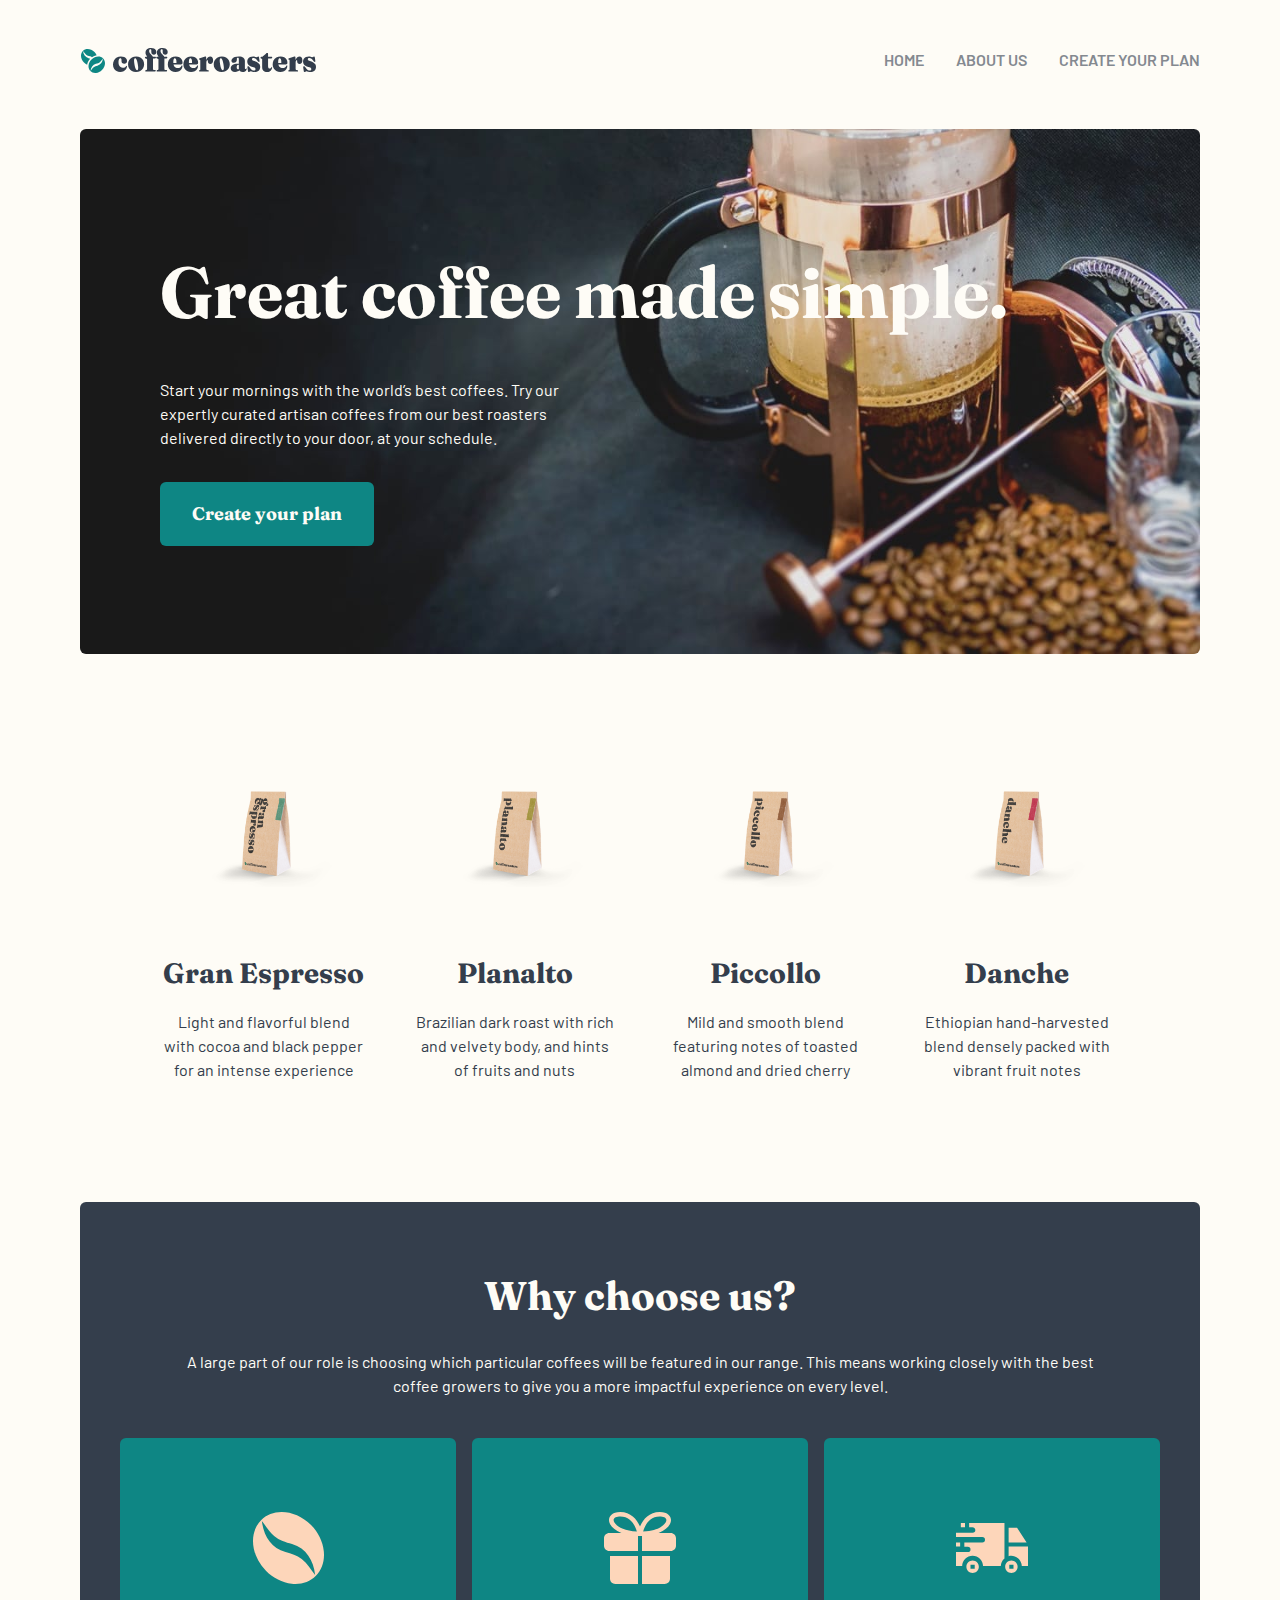
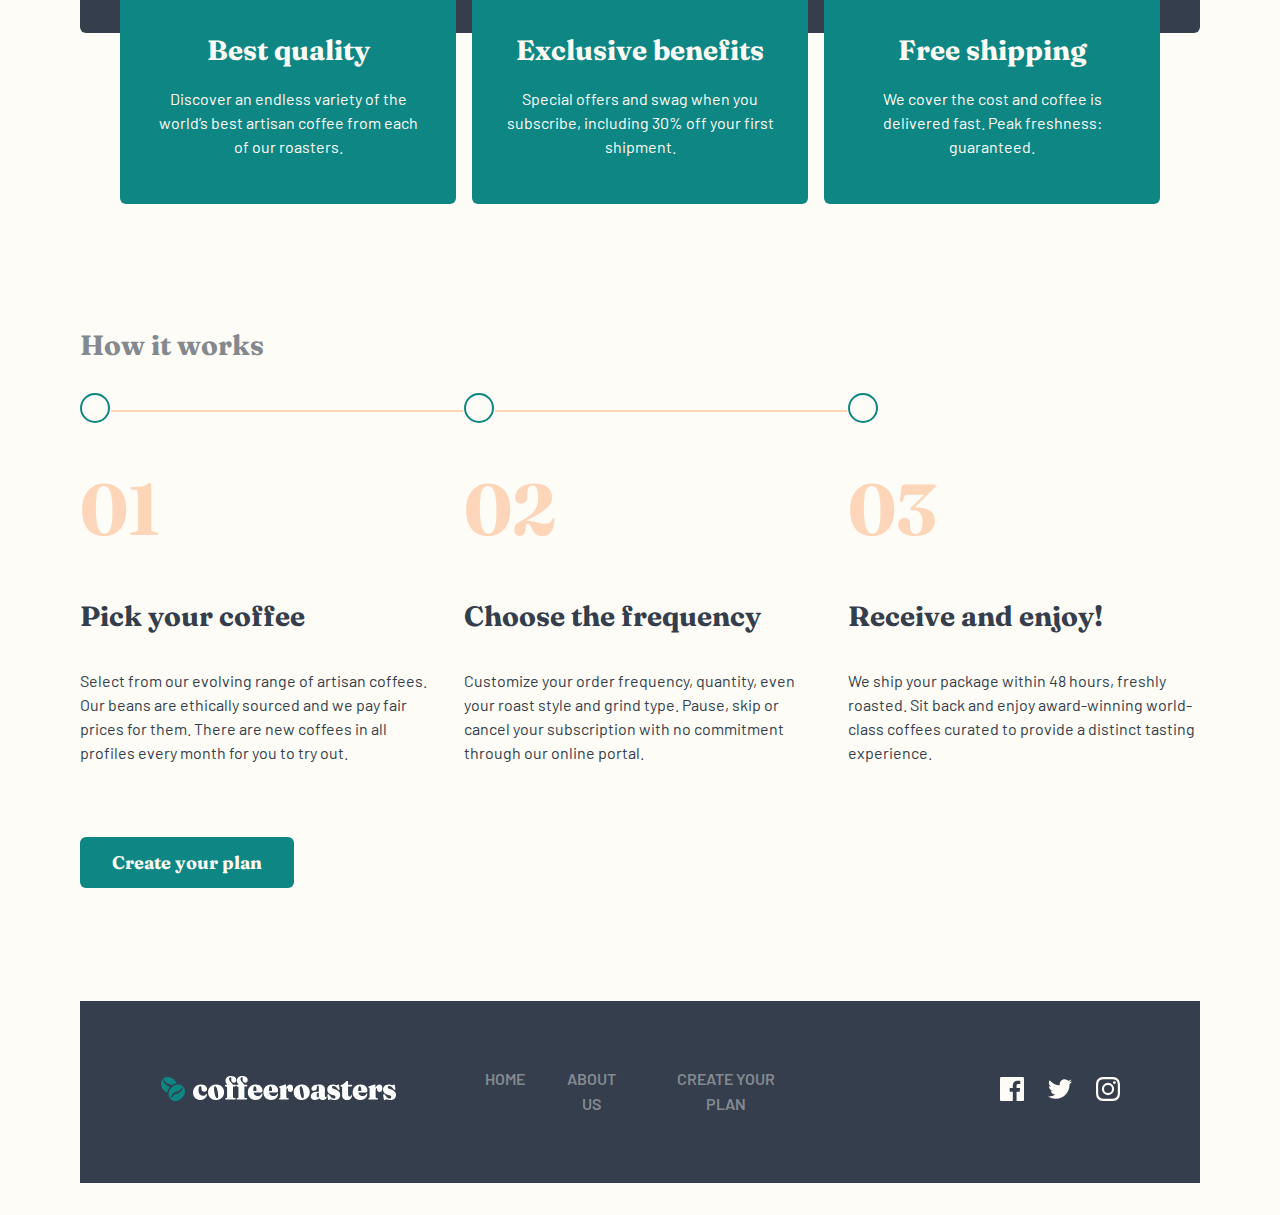
==== commit 90adefa4: "fix font size" ====
--- a/index.html
+++ b/index.html
@@ -42,8 +42,8 @@
       </picture>
 
       <div class="banner-intro flex">
-        <h1 class="fs-400">Great coffee made simple.</h1>
-        <p class="ff-sans-2 fs-100">Start your mornings with the world’s best coffees. Try our expertly curated artisan coffees from our best roasters delivered directly to your door, at your schedule.</p>
+        <h1 class="heading-primary">Great coffee made simple.</h1>
+        <p class="fs-text">Start your mornings with the world’s best coffees. Try our expertly curated artisan coffees from our best roasters delivered directly to your door, at your schedule.</p>
         <a href="plan.html" class="btn">Create your plan</a>
       </div>
     </section>
@@ -57,7 +57,7 @@
 
         <div class="content text-dark-grey">
           <h2 class="fs-200">Gran Espresso</h2>
-          <p class="fs-100">Light and flavorful blend with cocoa and black pepper for an intense experience</p>
+          <p class="fs-text">Light and flavorful blend with cocoa and black pepper for an intense experience</p>
         </div>
       </div>
 
@@ -68,7 +68,7 @@
 
         <div class="content text-dark-grey">
           <h2 class="fs-200">Planalto</h2>
-          <p class="fs-100">Brazilian dark roast with rich and velvety body, and hints of fruits and nuts</p>
+          <p class="fs-text">Brazilian dark roast with rich and velvety body, and hints of fruits and nuts</p>
         </div>
       </div>
 
@@ -79,7 +79,7 @@
 
         <div class="content text-dark-grey">
           <h2 class="fs-200">Piccollo</h2>
-          <p class="fs-100">Mild and smooth blend featuring notes of toasted almond and dried cherry</p>
+          <p class="fs-text">Mild and smooth blend featuring notes of toasted almond and dried cherry</p>
         </div>
       </div>
 
@@ -90,7 +90,7 @@
 
         <div class="content text-dark-grey">
           <h2 class="fs-200">Danche</h2>
-          <p class="fs-100">Ethiopian hand-harvested blend densely packed with vibrant fruit notes
+          <p class="fs-text">Ethiopian hand-harvested blend densely packed with vibrant fruit notes
           </p>
         </div>
       </div>
@@ -100,8 +100,8 @@
     <section class="why-us text-light text-center grid">
       <div class="why-us-intro bg-dark-grey">
         <div>
-          <h1>Why choose us?</h1>
-          <p class="fs-100">A large part of our role is choosing which particular coffees will be featured in our range. This means working closely with the best coffee growers to give you a more impactful experience on every level.</p>
+          <h1 class="heading-secondary">Why choose us?</h1>
+          <p class="fs-text">A large part of our role is choosing which particular coffees will be featured in our range. This means working closely with the best coffee growers to give you a more impactful experience on every level.</p>
         </div>
       </div>
 
@@ -149,17 +149,17 @@
         <li class="text-dark-grey grid">
           <div class="circle"></div>
           <h2 class="fs-200">Pick your coffee</h2>
-          <p class="fs-100">Select from our evolving range of artisan coffees. Our beans are ethically sourced and we pay fair prices for them. There are new coffees in all profiles every month for you to try out.</p>
+          <p class="fs-text">Select from our evolving range of artisan coffees. Our beans are ethically sourced and we pay fair prices for them. There are new coffees in all profiles every month for you to try out.</p>
         </li>
         <li class="text-dark-grey grid">
           <div class="circle"></div>
           <h2 class="fs-200">Choose the frequency</h2>
-          <p class="fs-100">Customize your order frequency, quantity, even your roast style and grind type. Pause, skip or cancel your subscription with no commitment through our online portal.</p>
+          <p class="fs-text">Customize your order frequency, quantity, even your roast style and grind type. Pause, skip or cancel your subscription with no commitment through our online portal.</p>
         </li>
         <li class="text-dark-grey grid">
           <div class="circle"></div>
           <h2 class="fs-200"> Receive and enjoy!</h2>
-          <p class="fs-100">We ship your package within 48 hours, freshly roasted. Sit back and enjoy award-winning world-class coffees curated to provide a distinct tasting experience.</p>
+          <p class="fs-text">We ship your package within 48 hours, freshly roasted. Sit back and enjoy award-winning world-class coffees curated to provide a distinct tasting experience.</p>
         </li>
       </ol>
 
@@ -167,6 +167,7 @@
     </section>
   </main>
 
+  <!-- footer -->
   <footer class="bg-dark-grey grid">
     <a href="index.html" class="logo" aria-label="Coffee Roasters">
       <svg width="237" height="27" xmlns="http://www.w3.org/2000/svg" focusable="false" aria-hidden="true"><g fill-rule="nonzero" fill="none"><path class="footer-logo"d="M40.237 24.95c1.304 0 2.444-.237 3.422-.71.978-.474 1.755-1.124 2.331-1.95.576-.827.907-1.78.994-2.86.011-.199-.019-.345-.09-.438a.374.374 0 00-.268-.157.623.623 0 00-.27.066c-.092.044-.22.143-.382.297-.294.562-.712.962-1.255 1.199-.544.237-1.217.355-2.021.355-.804 0-1.521-.21-2.152-.628-.63-.419-1.127-1.047-1.491-1.884-.364-.838-.546-1.874-.546-3.108 0-.86.079-1.581.236-2.165.158-.584.38-1.022.669-1.314.287-.292.61-.438.97-.438.358 0 .635.138.83.413.196.276.294.683.294 1.223v1.058c0 .893.23 1.595.693 2.108.461.512 1.138.768 2.029.768.87 0 1.556-.25 2.062-.752.505-.501.757-1.193.757-2.074 0-.838-.241-1.595-.725-2.273-.483-.678-1.184-1.215-2.102-1.612-.919-.396-2.046-.595-3.382-.595-1.565 0-2.934.35-4.108 1.05a7.38 7.38 0 00-2.746 2.86C33.33 14.594 33 15.963 33 17.495c0 1.587.315 2.934.945 4.041a6.4 6.4 0 002.584 2.537c1.092.584 2.328.876 3.708.876zm15.728-.033c1.619 0 3.04-.336 4.262-1.008 1.222-.672 2.179-1.584 2.869-2.735.69-1.152 1.034-2.455 1.034-3.91 0-1.531-.33-2.881-.994-4.05a7.107 7.107 0 00-2.77-2.743c-1.185-.661-2.57-.992-4.157-.992-1.597 0-3.01.342-4.237 1.025-1.228.683-2.19 1.606-2.885 2.769-.696 1.162-1.043 2.47-1.043 3.925 0 1.521.331 2.86.994 4.017a7.067 7.067 0 002.779 2.719c1.19.656 2.572.983 4.148.983zm1.239-1.719c-.337.066-.666-.082-.987-.446-.32-.364-.624-.975-.912-1.835-.288-.86-.563-1.989-.823-3.388-.25-1.4-.392-2.551-.424-3.455-.033-.903.032-1.586.195-2.05.163-.462.413-.732.75-.81.337-.065.666.084.986.447.32.364.628.975.921 1.835.294.86.57 1.989.831 3.388.261 1.4.405 2.554.432 3.463.027.91-.043 1.595-.212 2.058-.168.463-.42.727-.757.793zm17.781 1.422c.511 0 .766-.254.766-.76 0-.22-.06-.394-.179-.521-.12-.127-.304-.207-.554-.24l-1.402-.215a.589.589 0 01-.448-.297c-.092-.166-.138-.402-.138-.711V11.579h1.157c.608 0 1.054-.105 1.336-.315.283-.209.424-.479.424-.81 0-.22-.068-.382-.204-.487-.136-.105-.328-.157-.578-.157H72.75l-.015-.087a1.998 1.998 0 00-.264-.64l-.07-.108a8.286 8.286 0 00-.905-1.09 36.96 36.96 0 01-1.075-1.158 6.526 6.526 0 01-.905-1.297 3.138 3.138 0 01-.367-1.488c0-.518.104-.914.31-1.19.207-.275.51-.413.913-.413.315 0 .549.09.7.273.153.181.229.465.229.85v1.472c0 .837.239 1.51.717 2.016.478.507 1.108.76 1.89.76.707 0 1.286-.217 1.736-.652.451-.435.677-1.088.677-1.959 0-.738-.19-1.419-.57-2.041-.38-.623-.954-1.121-1.72-1.496S72.302 1 71.139 1c-1.804 0-3.195.433-4.173 1.298-.977.865-1.466 2.019-1.466 3.462 0 .606.081 1.116.244 1.53.163.412.348.768.554 1.065l.554.802c.123.178.199.363.23.556l.01.097h-1.43a.83.83 0 00-.508.145L65.1 10a.637.637 0 00-.203.488c0 .198.054.366.162.504.11.137.288.267.538.388l.946.314c.206.088.347.185.423.29a.643.643 0 01.115.388v9.554c0 .286-.05.507-.147.66a.73.73 0 01-.408.315l-.7.215a.978.978 0 00-.432.297.77.77 0 00-.139.48c0 .231.068.41.204.537.136.126.312.19.53.19h8.996zm11.377 0c.51 0 .766-.254.766-.76 0-.22-.06-.394-.18-.521-.119-.127-.304-.207-.554-.24l-1.401-.215a.589.589 0 01-.448-.297c-.093-.166-.139-.402-.139-.711V11.579h1.157c.609 0 1.054-.105 1.337-.315.282-.209.423-.479.423-.81 0-.22-.067-.382-.203-.487-.136-.105-.329-.157-.579-.157h-2.414l-.015-.087a1.998 1.998 0 00-.264-.64l-.07-.108a8.286 8.286 0 00-.904-1.09 36.96 36.96 0 01-1.076-1.158 6.526 6.526 0 01-.904-1.297 3.138 3.138 0 01-.367-1.488c0-.518.103-.914.31-1.19.206-.275.51-.413.912-.413.315 0 .55.09.701.273.152.181.228.465.228.85v1.472c0 .837.24 1.51.718 2.016.478.507 1.108.76 1.89.76.706 0 1.285-.217 1.736-.652.45-.435.676-1.088.676-1.959 0-.738-.19-1.419-.57-2.041-.38-.623-.954-1.121-1.72-1.496S83.678 1 82.515 1c-1.803 0-3.194.433-4.172 1.298-.978.865-1.467 2.019-1.467 3.462 0 .606.082 1.116.245 1.53.163.412.347.768.554 1.065l.554.802c.122.178.198.363.229.556l.011.097h-1.43a.83.83 0 00-.509.145l-.053.045a.637.637 0 00-.204.488c0 .198.054.366.163.504.109.137.288.267.538.388l.945.314c.207.088.348.185.424.29a.643.643 0 01.114.388v9.554c0 .286-.049.507-.147.66a.73.73 0 01-.407.315l-.701.215a.978.978 0 00-.432.297.77.77 0 00-.138.48c0 .231.067.41.203.537.136.126.313.19.53.19h8.997zm9.11.33c1.38 0 2.598-.27 3.652-.81 1.054-.54 1.874-1.258 2.46-2.157.588-.898.881-1.887.881-2.966 0-.21-.038-.359-.114-.447a.353.353 0 00-.277-.132.64.64 0 00-.27.074c-.102.05-.22.146-.35.29-.228.705-.676 1.256-1.344 1.653-.668.396-1.437.595-2.306.595-1.359 0-2.445-.466-3.26-1.397-.478-.546-.816-1.273-1.013-2.18l-.016-.076h7.45c.472 0 .841-.125 1.11-.374l.064-.064c.272-.292.407-.692.407-1.199 0-1.168-.274-2.228-.823-3.181-.548-.954-1.333-1.708-2.355-2.265-1.021-.556-2.238-.835-3.65-.835-1.663 0-3.087.33-4.271.992a6.684 6.684 0 00-2.714 2.769c-.624 1.184-.937 2.564-.937 4.14 0 1.499.323 2.818.97 3.959A6.821 6.821 0 0091.463 24c1.152.634 2.489.95 4.01.95zm-2.127-8.878a12.966 12.966 0 01-.024-.791c0-1.036.076-1.851.229-2.446.152-.595.347-1.017.586-1.265.24-.248.506-.372.799-.372.38 0 .736.325 1.068.976.33.65.497 1.73.497 3.24 0 .462-.207.693-.62.693h-2.533l-.002-.035zm17.71 8.878c1.38 0 2.596-.27 3.65-.81 1.054-.54 1.875-1.258 2.461-2.157.587-.898.88-1.887.88-2.966 0-.21-.038-.359-.114-.447a.353.353 0 00-.277-.132.64.64 0 00-.269.074c-.103.05-.22.146-.35.29-.228.705-.676 1.256-1.345 1.653-.668.396-1.437.595-2.306.595-1.358 0-2.445-.466-3.26-1.397-.477-.546-.815-1.273-1.013-2.18l-.016-.076h7.451c.471 0 .841-.125 1.109-.374l.065-.064c.271-.292.407-.692.407-1.199 0-1.168-.274-2.228-.823-3.181-.549-.954-1.334-1.708-2.355-2.265-1.022-.556-2.239-.835-3.651-.835-1.663 0-3.086.33-4.27.992a6.684 6.684 0 00-2.714 2.769c-.625 1.184-.937 2.564-.937 4.14 0 1.499.323 2.818.97 3.959A6.821 6.821 0 00107.044 24c1.152.634 2.488.95 4.01.95zm-2.129-8.878a12.966 12.966 0 01-.023-.791c0-1.036.076-1.851.228-2.446.152-.595.348-1.017.587-1.265s.505-.372.798-.372c.38 0 .737.325 1.068.976.331.65.497 1.73.497 3.24 0 .462-.206.693-.62.693h-2.533l-.002-.035zm19.079 8.548c.26 0 .46-.069.595-.207a.732.732 0 00.204-.537.82.82 0 00-.147-.488c-.098-.137-.26-.223-.489-.256l-1.222-.248a.647.647 0 01-.457-.339c-.098-.181-.146-.427-.146-.735v-5.818c0-.65.038-1.185.114-1.604.076-.418.187-.73.334-.933.146-.204.318-.306.513-.306.196 0 .337.071.424.215.087.143.136.341.147.595l.016.66c.022.75.225 1.329.611 1.736.386.408.98.612 1.785.612.826 0 1.5-.298 2.02-.893.522-.595.783-1.526.783-2.793 0-1.278-.25-2.231-.75-2.86-.5-.628-1.217-.942-2.151-.942-.771 0-1.483.24-2.135.72-.652.479-1.176 1.211-1.573 2.198a6.529 6.529 0 00-.182.515l-.028.094-.124-2.568c-.029-.304-.082-.525-.158-.663l-.03-.048c-.092-.132-.23-.198-.415-.198-.13 0-.288.022-.473.066a4.95 4.95 0 00-.684.231l-4.63 1.34c-.26.098-.445.217-.553.355a.74.74 0 00-.163.47.64.64 0 00.106.38c.07.1.182.194.334.282l.424.05a.618.618 0 01.301.272c.06.116.09.306.09.57v8.397c0 .33-.027.568-.082.71a.552.552 0 01-.293.315l-.375.149c-.141.099-.253.206-.334.322a.743.743 0 00-.122.438c0 .231.068.413.203.545.136.133.324.199.563.199h8.149zm13.626.297c1.619 0 3.04-.336 4.262-1.008 1.222-.672 2.178-1.584 2.868-2.735.69-1.152 1.035-2.455 1.035-3.91 0-1.531-.331-2.881-.994-4.05a7.107 7.107 0 00-2.77-2.743c-1.185-.661-2.57-.992-4.157-.992-1.597 0-3.01.342-4.238 1.025-1.227.683-2.189 1.606-2.884 2.769-.696 1.162-1.043 2.47-1.043 3.925 0 1.521.33 2.86.994 4.017a7.067 7.067 0 002.779 2.719c1.19.656 2.572.983 4.148.983zm1.238-1.719c-.336.066-.665-.082-.986-.446-.32-.364-.624-.975-.912-1.835-.288-.86-.563-1.989-.824-3.388-.25-1.4-.39-2.551-.423-3.455-.033-.903.032-1.586.195-2.05.163-.462.413-.732.75-.81.337-.065.666.084.986.447.32.364.628.975.921 1.835.293.86.57 1.989.831 3.388.261 1.4.405 2.554.432 3.463.027.91-.043 1.595-.212 2.058-.168.463-.42.727-.758.793zm19.852 1.752c.913 0 1.663-.168 2.25-.504.586-.336 1.023-.735 1.311-1.198.288-.463.432-.887.432-1.273a.751.751 0 00-.106-.413.324.324 0 00-.285-.165.32.32 0 00-.147.033.325.325 0 00-.114.099c-.054.198-.138.336-.252.413a.643.643 0 01-.367.116c-.185 0-.323-.064-.416-.19-.092-.127-.138-.295-.138-.504v-7.306c0-1.455-.492-2.581-1.475-3.38-.984-.8-2.524-1.199-4.62-1.199-1.63 0-2.992.204-4.084.612-1.092.408-1.912.928-2.46 1.562-.55.634-.824 1.28-.824 1.942 0 .705.204 1.242.611 1.612.408.369.997.553 1.769.553.945 0 1.69-.256 2.233-.768.543-.513.815-1.177.815-1.992v-1.256c0-.309.095-.548.285-.72.19-.17.426-.255.709-.255.304 0 .546.113.725.338.18.226.27.532.27.918l-.001 4.818-.087-.019a5.455 5.455 0 00-.91-.087l-.176-.001c-2.337 0-4.078.396-5.224 1.19-1.146.793-1.72 1.9-1.72 3.322 0 1.08.394 1.967 1.182 2.661.788.694 1.834 1.041 3.137 1.041.978 0 1.891-.2 2.739-.603.635-.302 1.152-.698 1.55-1.188l.022-.03.024.075c.125.357.354.677.688.96l.103.084c.603.468 1.454.702 2.551.702zm-4.563-2.578c-.435 0-.786-.18-1.052-.537-.266-.358-.4-.907-.4-1.645 0-.771.129-1.355.384-1.752s.595-.595 1.019-.595c.25 0 .467.025.652.074l.08.025v4.242l-.052.03c-.174.09-.353.142-.538.155l-.093.003zM174.212 25c1.934 0 3.417-.446 4.45-1.339 1.032-.892 1.548-2.11 1.548-3.653 0-.936-.174-1.757-.522-2.463-.348-.705-.956-1.33-1.825-1.876-.87-.545-2.092-1.06-3.668-1.545-.586-.187-1.04-.377-1.36-.57-.321-.193-.541-.4-.66-.62-.12-.22-.18-.457-.18-.71 0-.376.136-.679.408-.91.271-.231.673-.347 1.206-.347.739 0 1.437.248 2.094.744.657.496 1.383 1.344 2.176 2.545.206.254.413.438.62.554.206.116.401.151.586.107a.574.574 0 00.424-.454c.054-.237.043-.576-.033-1.017l-.424-3.041c-.043-.32-.125-.545-.244-.678a.607.607 0 00-.473-.198c-.174 0-.39.06-.652.182-.26.121-.519.245-.774.372-.255.126-.448.19-.578.19-.12 0-.297-.066-.53-.199-.234-.132-.562-.264-.986-.396-.424-.133-.973-.199-1.646-.199-1.12 0-2.127.204-3.024.612-.896.408-1.603.989-2.119 1.744-.516.755-.774 1.655-.774 2.702 0 .926.193 1.736.579 2.43.386.694.975 1.29 1.768 1.785.793.496 1.793.898 3 1.207.781.209 1.382.421 1.8.636.418.215.706.45.864.703.158.253.236.534.236.842 0 .408-.136.744-.407 1.009-.272.264-.685.396-1.239.396a3.417 3.417 0 01-1.491-.338c-.473-.226-.96-.615-1.459-1.166-.5-.55-1.06-1.305-1.679-2.264-.184-.254-.394-.43-.627-.53a.84.84 0 00-.71.017c-.227.089-.374.276-.44.562-.064.287-.048.64.05 1.058l.505 3.29c.076.33.185.55.326.66.141.11.293.166.456.166.185 0 .41-.06.677-.182l.798-.363c.267-.122.481-.182.644-.182.163 0 .378.06.644.182a7.51 7.51 0 001.043.363c.43.121.97.182 1.622.182zm12.908-.05c.978 0 1.826-.19 2.543-.57a4.366 4.366 0 001.703-1.587c.418-.677.666-1.462.742-2.355.01-.253-.025-.421-.106-.504a.242.242 0 00-.286-.058c-.13.198-.266.397-.407.595-.141.198-.29.377-.448.537-.158.16-.334.29-.53.389-.195.099-.407.148-.636.148-.532 0-.937-.198-1.214-.595-.277-.396-.415-1.008-.415-1.834v-7.537h2.444c.555 0 .97-.096 1.244-.286l.06-.045c.272-.22.408-.485.408-.793 0-.22-.065-.383-.196-.488-.13-.105-.315-.157-.554-.157h-3.407V6.85c0-.294-.055-.518-.167-.672l-.044-.055c-.142-.154-.337-.231-.587-.231a1.21 1.21 0 00-.652.206 2.83 2.83 0 00-.652.603l-3.015 2.53c-.185.23-.332.385-.44.462a.541.541 0 01-.31.116h-.799a.861.861 0 00-.603.223.738.738 0 00-.244.57c0 .188.027.345.081.471.055.127.174.235.359.323l.766.248c.174.077.283.176.326.297.043.121.065.298.065.53v7.47c0 1.73.416 2.997 1.247 3.802.831.804 2.073 1.206 3.724 1.206zm13.218 0c1.38 0 2.597-.27 3.651-.81 1.054-.54 1.875-1.258 2.462-2.157.586-.898.88-1.887.88-2.966 0-.21-.038-.359-.114-.447a.353.353 0 00-.278-.132.64.64 0 00-.268.074c-.104.05-.22.146-.35.29-.23.705-.677 1.256-1.346 1.653-.668.396-1.437.595-2.306.595-1.358 0-2.445-.466-3.26-1.397-.477-.546-.815-1.273-1.013-2.18l-.016-.076h7.451c.472 0 .841-.125 1.109-.374l.065-.064c.271-.292.407-.692.407-1.199 0-1.168-.274-2.228-.823-3.181-.549-.954-1.334-1.708-2.355-2.265-1.022-.556-2.238-.835-3.651-.835-1.662 0-3.086.33-4.27.992a6.684 6.684 0 00-2.714 2.769c-.625 1.184-.937 2.564-.937 4.14 0 1.499.323 2.818.97 3.959A6.821 6.821 0 00196.329 24c1.152.634 2.488.95 4.01.95zm-2.128-8.878a12.966 12.966 0 01-.023-.791c0-1.036.076-1.851.228-2.446.152-.595.348-1.017.587-1.265.24-.248.505-.372.799-.372.38 0 .736.325 1.067.976.332.65.497 1.73.497 3.24 0 .462-.206.693-.619.693h-2.534l-.002-.035zm19.08 8.548c.26 0 .458-.069.594-.207a.732.732 0 00.204-.537.82.82 0 00-.147-.488c-.098-.137-.26-.223-.489-.256l-1.222-.248a.647.647 0 01-.457-.339c-.097-.181-.146-.427-.146-.735v-5.818c0-.65.038-1.185.114-1.604.076-.418.187-.73.334-.933.147-.204.318-.306.513-.306.196 0 .337.071.424.215.087.143.136.341.147.595l.016.66c.022.75.225 1.329.611 1.736.386.408.98.612 1.785.612.826 0 1.5-.298 2.021-.893.522-.595.782-1.526.782-2.793 0-1.278-.25-2.231-.75-2.86-.5-.628-1.216-.942-2.15-.942-.772 0-1.484.24-2.136.72-.652.479-1.176 1.211-1.573 2.198a6.529 6.529 0 00-.182.515l-.028.095-.124-2.569c-.029-.304-.081-.525-.158-.663l-.03-.048c-.092-.132-.23-.198-.415-.198-.13 0-.288.022-.473.066a4.95 4.95 0 00-.684.231l-4.629 1.34c-.26.098-.446.217-.554.355a.74.74 0 00-.163.47.64.64 0 00.106.38c.07.1.182.194.334.282l.424.05a.618.618 0 01.301.272c.06.116.09.306.09.57v8.397c0 .33-.027.568-.082.71a.552.552 0 01-.293.315l-.375.149c-.141.099-.253.206-.334.322a.743.743 0 00-.122.438c0 .231.068.413.203.545.136.133.324.199.563.199h8.15zm12.712.38c1.934 0 3.417-.446 4.45-1.339 1.032-.892 1.548-2.11 1.548-3.653 0-.936-.174-1.757-.522-2.463-.347-.705-.956-1.33-1.825-1.876-.87-.545-2.092-1.06-3.667-1.545-.587-.187-1.04-.377-1.361-.57-.32-.193-.54-.4-.66-.62-.12-.22-.18-.457-.18-.71 0-.376.136-.679.408-.91.272-.231.674-.347 1.206-.347.739 0 1.437.248 2.094.744.658.496 1.383 1.344 2.176 2.545.207.254.413.438.62.554.206.116.402.151.586.107a.574.574 0 00.424-.454c.054-.237.044-.576-.032-1.017l-.424-3.041c-.044-.32-.125-.545-.245-.678a.607.607 0 00-.472-.198c-.174 0-.392.06-.652.182-.261.121-.52.245-.774.372-.256.126-.449.19-.58.19-.119 0-.295-.066-.529-.199-.233-.132-.562-.264-.986-.396-.424-.133-.972-.199-1.646-.199-1.12 0-2.127.204-3.023.612-.897.408-1.603.989-2.12 1.744-.515.755-.773 1.655-.773 2.702 0 .926.192 1.736.578 2.43.386.694.975 1.29 1.769 1.785.793.496 1.792.898 2.999 1.207.782.209 1.382.421 1.8.636.419.215.707.45.864.703.158.253.237.534.237.842 0 .408-.136.744-.408 1.009-.271.264-.684.396-1.238.396a3.417 3.417 0 01-1.492-.338c-.472-.226-.959-.615-1.459-1.166-.5-.55-1.059-1.305-1.678-2.264-.185-.254-.394-.43-.628-.53a.84.84 0 00-.709.017c-.228.089-.375.276-.44.562-.065.287-.049.64.049 1.058l.505 3.29c.076.33.185.55.326.66.142.11.294.166.457.166.184 0 .41-.06.676-.182l.799-.363c.266-.122.48-.182.643-.182.163 0 .378.06.644.182a7.51 7.51 0 001.043.363c.43.121.97.182 1.622.182z" fill="#333D4B"/><path d="M23.123 11.378c2.89 2.89 2.387 8.1-1.126 11.613-1.688 1.687-3.813 2.74-5.987 2.965-.29.029-.576.044-.856.044-1.87 0-3.539-.656-4.769-1.886-1.416-1.414-2.07-3.412-1.839-5.625.224-2.173 1.277-4.299 2.964-5.986 3.515-3.512 8.724-4.019 11.613-1.125zm-.18.18c-.961 1.16-1.67 2.482-2.851 3.453-1.257 1.033-2.64 1.41-4.161 1.85-3.338.97-4.988 3.791-5.369 7.075 1.043-1.253 1.808-2.657 3.125-3.663 1.152-.88 2.398-1.227 3.754-1.598 3.411-.936 5.105-3.781 5.502-7.117zM14.49 5.003a10.573 10.573 0 012.165 3.151c-1.68.29-3.308.992-4.75 2.046a7.17 7.17 0 00-1.837-.84c-1.519-.44-2.903-.816-4.16-1.85-1.18-.971-1.889-2.296-2.852-3.454.396 3.336 2.091 6.182 5.502 7.118.576.157 1.128.32 1.666.511-1.626 1.713-2.696 3.8-3.07 5.97A10.607 10.607 0 014 15.491C.492 11.978-.014 6.768 2.877 3.878 5.766.986 10.975 1.49 14.489 5.003z" fill="#0E8784"/></g></svg></a>
--- a/index.css
+++ b/index.css
@@ -12,13 +12,13 @@
   --clr-grey: 215 5% 54%;
 
   /* font-sizes */
-  --fs-100: .75rem;
-  --fs-200: 1rem;
-  --fs-300: 1.5rem;
-  --fs-400: 2rem;
-  --fs-500: 2.5rem;
-  --fs-600: 4.5rem;
-  --fs-700: 9.374rem;
+  --fs-normal: .75rem;
+  --fs-100: 1rem;
+  --fs-200: 1.75rem;
+  --fs-300: 2rem;
+  --fs-400: 2.5rem;
+  --fs-500: 3rem;
+  --fs-700: 4.5rem;
 
   /* font-families */
   --ff-sans-1: "Fraunces", sans-serif;
@@ -218,24 +218,35 @@
 /* typhography */
 
 h1, h2, .ff-sans-1 { font-family: var(--ff-sans-1);}
-p, .ff-sans-2 { font-family: var(--ff-sans-2);}
-
+p, .ff-sans-2, address { font-family: var(--ff-sans-2);}
+
+.fs-normal { font-size: var(--fs-normal);}
 .fs-100 { font-size: var(--fs-100);}
-
 .fs-200 { font-size: var(--fs-200);}
-
 .fs-300 { font-size: var(--fs-300); }
-
 .fs-400 { font-size: var(--fs-400);}
-
 .fs-500 { font-size: var(--fs-500); }
-
 .fs-600 { font-size: var(--fs-600); }
-
 .fs-700 {
   font-size: var(--fs-700);
   text-transform: lowercase;
-}      
+}
+.fs-text { font-size: var(--fs-normal); }  
+.heading-primary { font-size: var(--fs-400);}
+.heading-secondary { font-size: var(--fs-200);}
+
+@media (min-width: 35rem) {
+  .heading-primary {
+    font-size: var(--fs-500);
+  }
+  .heading-secondary { font-size: var(--fs-300);}
+}
+
+@media (min-width: 50rem) {
+  .heading-primary { font-size: var(--fs-700);} 
+  .heading-secondary { font-size: var(--fs-400);}
+  .fs-text { font-size: var(--fs-100); }     
+}
 
 /* ------------------- */
 /* Components          */
@@ -543,7 +554,7 @@
 .how-it-work .numbered-items li::before {
   content: "0" counter(count);
   font-family: var(--ff-sans-1);
-  font-size: var(--fs-600);
+  font-size: var(--fs-700);
   font-weight: 700;
   color: hsl(var(--clr-pale) );
 }
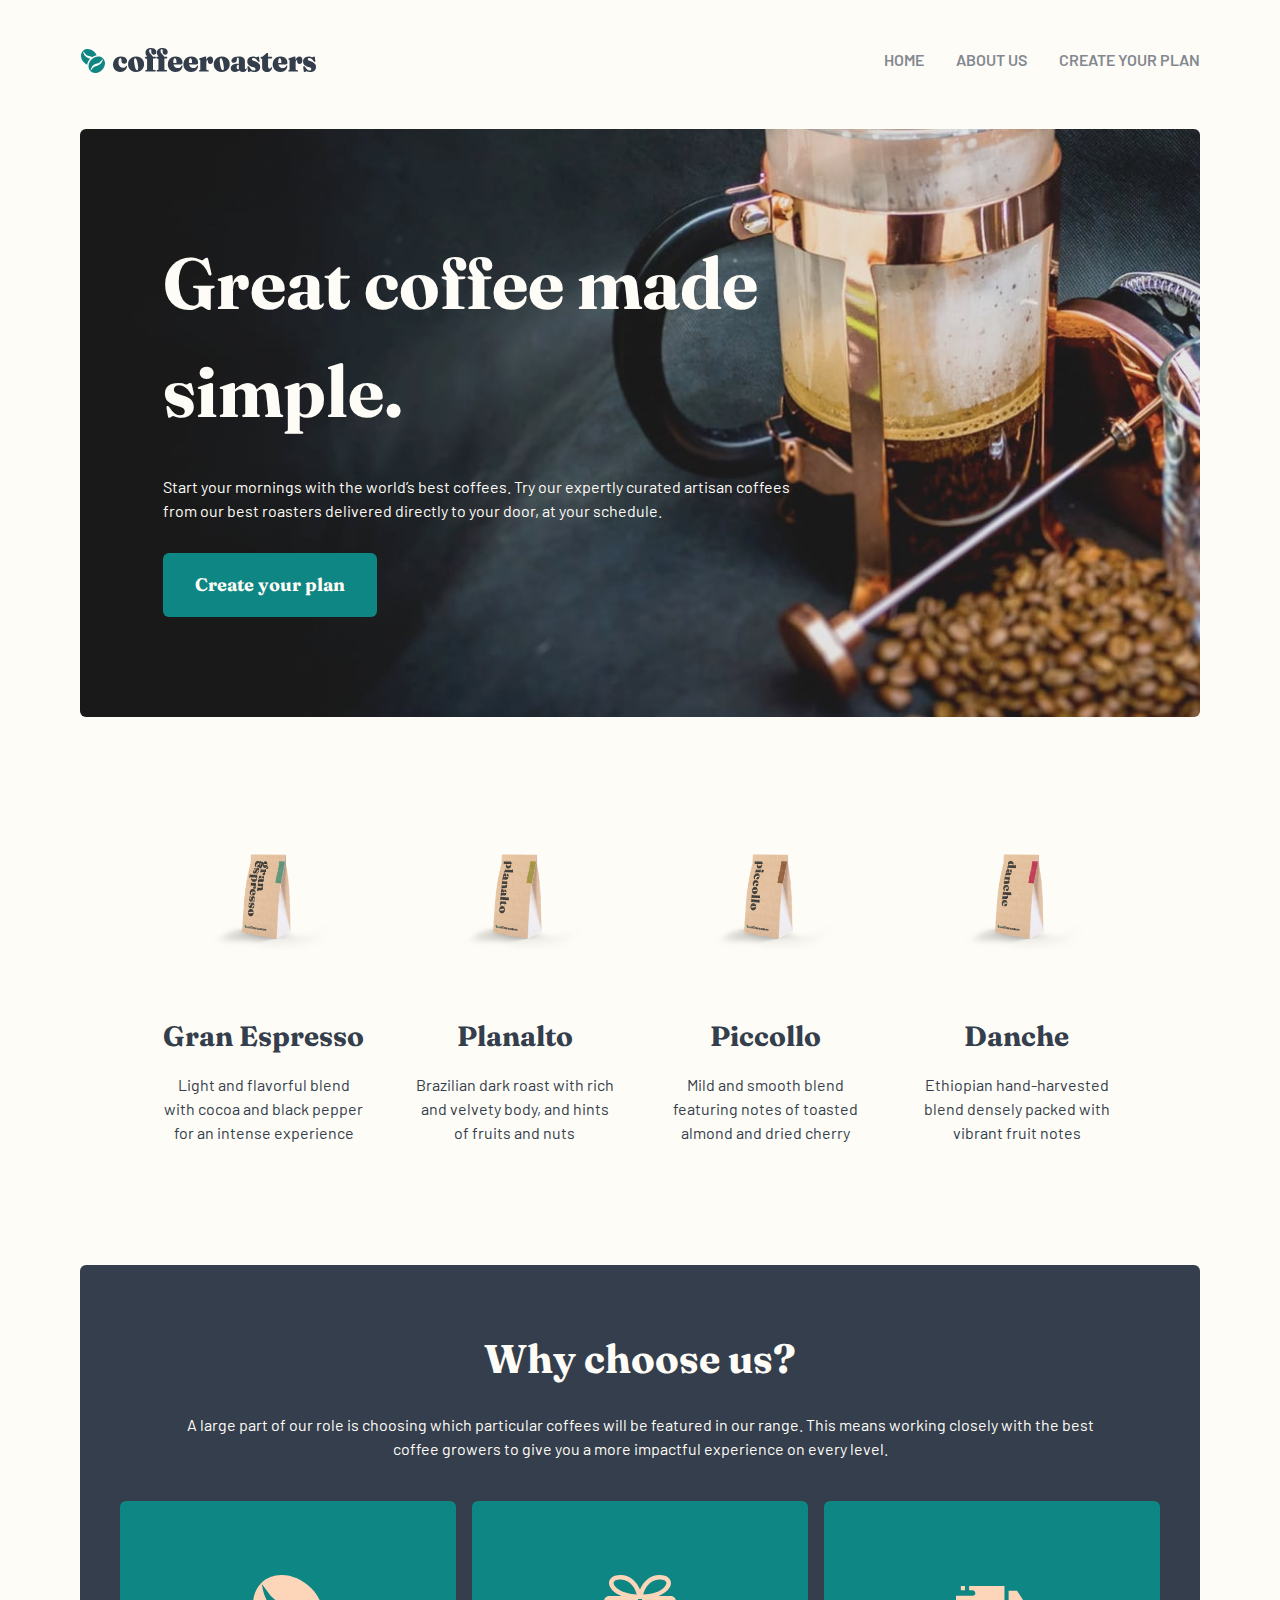
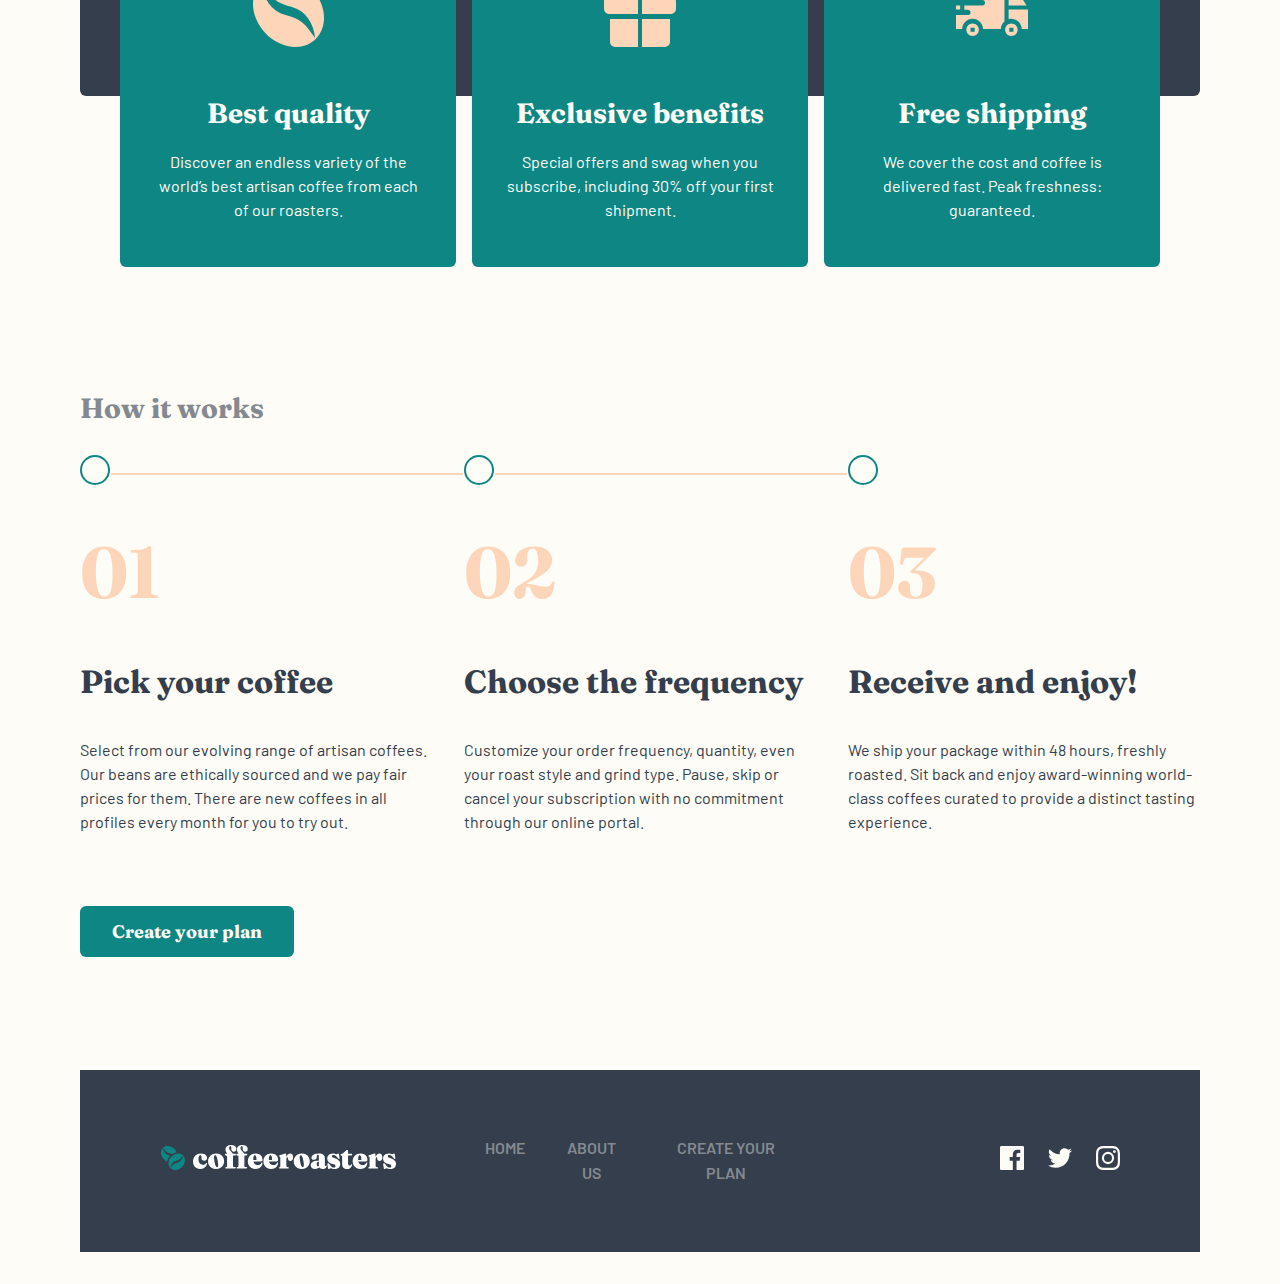
==== commit 4d242855: "fix banner markup and style" ====
--- a/index.html
+++ b/index.html
@@ -34,18 +34,10 @@
 
   <main>
     <!-- banner -->
-    <section class="banner text-light grid">
-      <picture class="illustration">
-        <source srcset="assets/home/desktop/image-hero-coffeepress.jpg" media="(min-width:55rem)">
-        <source srcset="assets/home/tablet/image-hero-coffeepress.jpg" media="(min-width:35rem)">
-        <img src="assets/home/mobile/image-hero-coffeepress.jpg" alt="">
-      </picture>
-
-      <div class="banner-intro flex">
-        <h1 class="heading-primary">Great coffee made simple.</h1>
-        <p class="fs-text">Start your mornings with the world’s best coffees. Try our expertly curated artisan coffees from our best roasters delivered directly to your door, at your schedule.</p>
-        <a href="plan.html" class="btn">Create your plan</a>
-      </div>
+    <section class="intro-wrapper banner text-light grid">
+      <h1 class="heading-primary">Great coffee made simple.</h1>
+      <p class="fs-text">Start your mornings with the world’s best coffees. Try our expertly curated artisan coffees from our best roasters delivered directly to your door, at your schedule.</p>
+      <a href="plan.html" class="btn">Create your plan</a>
     </section>
 
     <!-- coffee collections -->
@@ -148,17 +140,17 @@
       <ol class="numbered-items grid">
         <li class="text-dark-grey grid">
           <div class="circle"></div>
-          <h2 class="fs-200">Pick your coffee</h2>
+          <h2 class="heading-tertiary">Pick your coffee</h2>
           <p class="fs-text">Select from our evolving range of artisan coffees. Our beans are ethically sourced and we pay fair prices for them. There are new coffees in all profiles every month for you to try out.</p>
         </li>
         <li class="text-dark-grey grid">
           <div class="circle"></div>
-          <h2 class="fs-200">Choose the frequency</h2>
+          <h2 class="heading-tertiary">Choose the frequency</h2>
           <p class="fs-text">Customize your order frequency, quantity, even your roast style and grind type. Pause, skip or cancel your subscription with no commitment through our online portal.</p>
         </li>
         <li class="text-dark-grey grid">
           <div class="circle"></div>
-          <h2 class="fs-200"> Receive and enjoy!</h2>
+          <h2 class="heading-tertiary"> Receive and enjoy!</h2>
           <p class="fs-text">We ship your package within 48 hours, freshly roasted. Sit back and enjoy award-winning world-class coffees curated to provide a distinct tasting experience.</p>
         </li>
       </ol>
--- a/index.css
+++ b/index.css
@@ -234,6 +234,7 @@
 .fs-text { font-size: var(--fs-normal); }  
 .heading-primary { font-size: var(--fs-400);}
 .heading-secondary { font-size: var(--fs-200);}
+.heading-tertiary { font-size: var(--fs-200); }
 
 @media (min-width: 35rem) {
   .heading-primary {
@@ -245,6 +246,7 @@
 @media (min-width: 50rem) {
   .heading-primary { font-size: var(--fs-700);} 
   .heading-secondary { font-size: var(--fs-400);}
+  .heading-tertiary { font-size: var(--fs-300); }
   .fs-text { font-size: var(--fs-100); }     
 }
 
@@ -311,7 +313,7 @@
   padding-inline-start: 0;
   margin-bottom: 5rem;
   counter-reset: count;
-} 
+}
 
 @media (min-width: 35rem) {
   .col-3 {
@@ -328,6 +330,38 @@
     grid-template-rows: subgrid;
     grid-row: span 3;
     padding-top: 2.8rem;
+  }
+}
+
+.banner {
+  --gap: 1.875rem; 
+  text-align: center;
+  justify-items: center;
+  align-items: center;
+  padding: 6.25rem 1.375rem;
+  
+  background-repeat: no-repeat;
+  background-size: cover;
+  background-position: center;
+  border-radius: 6px;
+}
+
+@media (min-width: 35rem) {
+  .banner {
+    text-align: left;
+    justify-items: start;
+    grid-template-columns: 2fr 1fr;
+    
+  }
+
+  .banner > * {
+    grid-column: 1/2;
+  }
+}
+
+@media (min-width: 50rem) {
+  .banner {
+    padding-inline-start: 5.18rem;
   }
 }
 
@@ -403,47 +437,19 @@
 
 /* banner */
 
-.banner {
-  --gap: 1.875rem; 
-  justify-items: center;
-  align-items: center;
-}
-
-.banner > * {
-  grid-column: 1/-1;
-  grid-row: 1/-1;
-}
-
-.illustration {
-  width: 100%;
-}
-
-.illustration img {
-  border-radius: 6px;
-  width: 100%;
-}
-
-.banner-intro {
-  text-align: center;
-  padding-inline: 1.375rem;
-  flex-direction: column;
-}
-
-@media (min-width: 35rem) {
-  .banner-intro {
-    grid-column: 1/2;
-    grid-row: 1/2;
-    text-align: left;
-    align-items: flex-start;
-    gap: 2rem;
-    padding-inline-start: min(5rem, 10%);
-    padding-inline-end: min(10rem, 30%);
-  }
-}
-
-@media (min-width: 50rem) {
-  .banner-intro  p{
-    padding-inline-end: max(10rem, 50%);
+.intro-wrapper {
+  background-image: url("assets/home/mobile/image-hero-coffeepress.jpg");
+}
+
+@media (min-width: 35rem) {
+  .intro-wrapper {
+    background-image: url("assets/home/tablet/image-hero-coffeepress.jpg");
+  }
+}
+
+@media (min-width: 50rem) {
+  .intro-wrapper {
+    background-image: url("assets/home/desktop/image-hero-coffeepress.jpg");
   }
 }
 
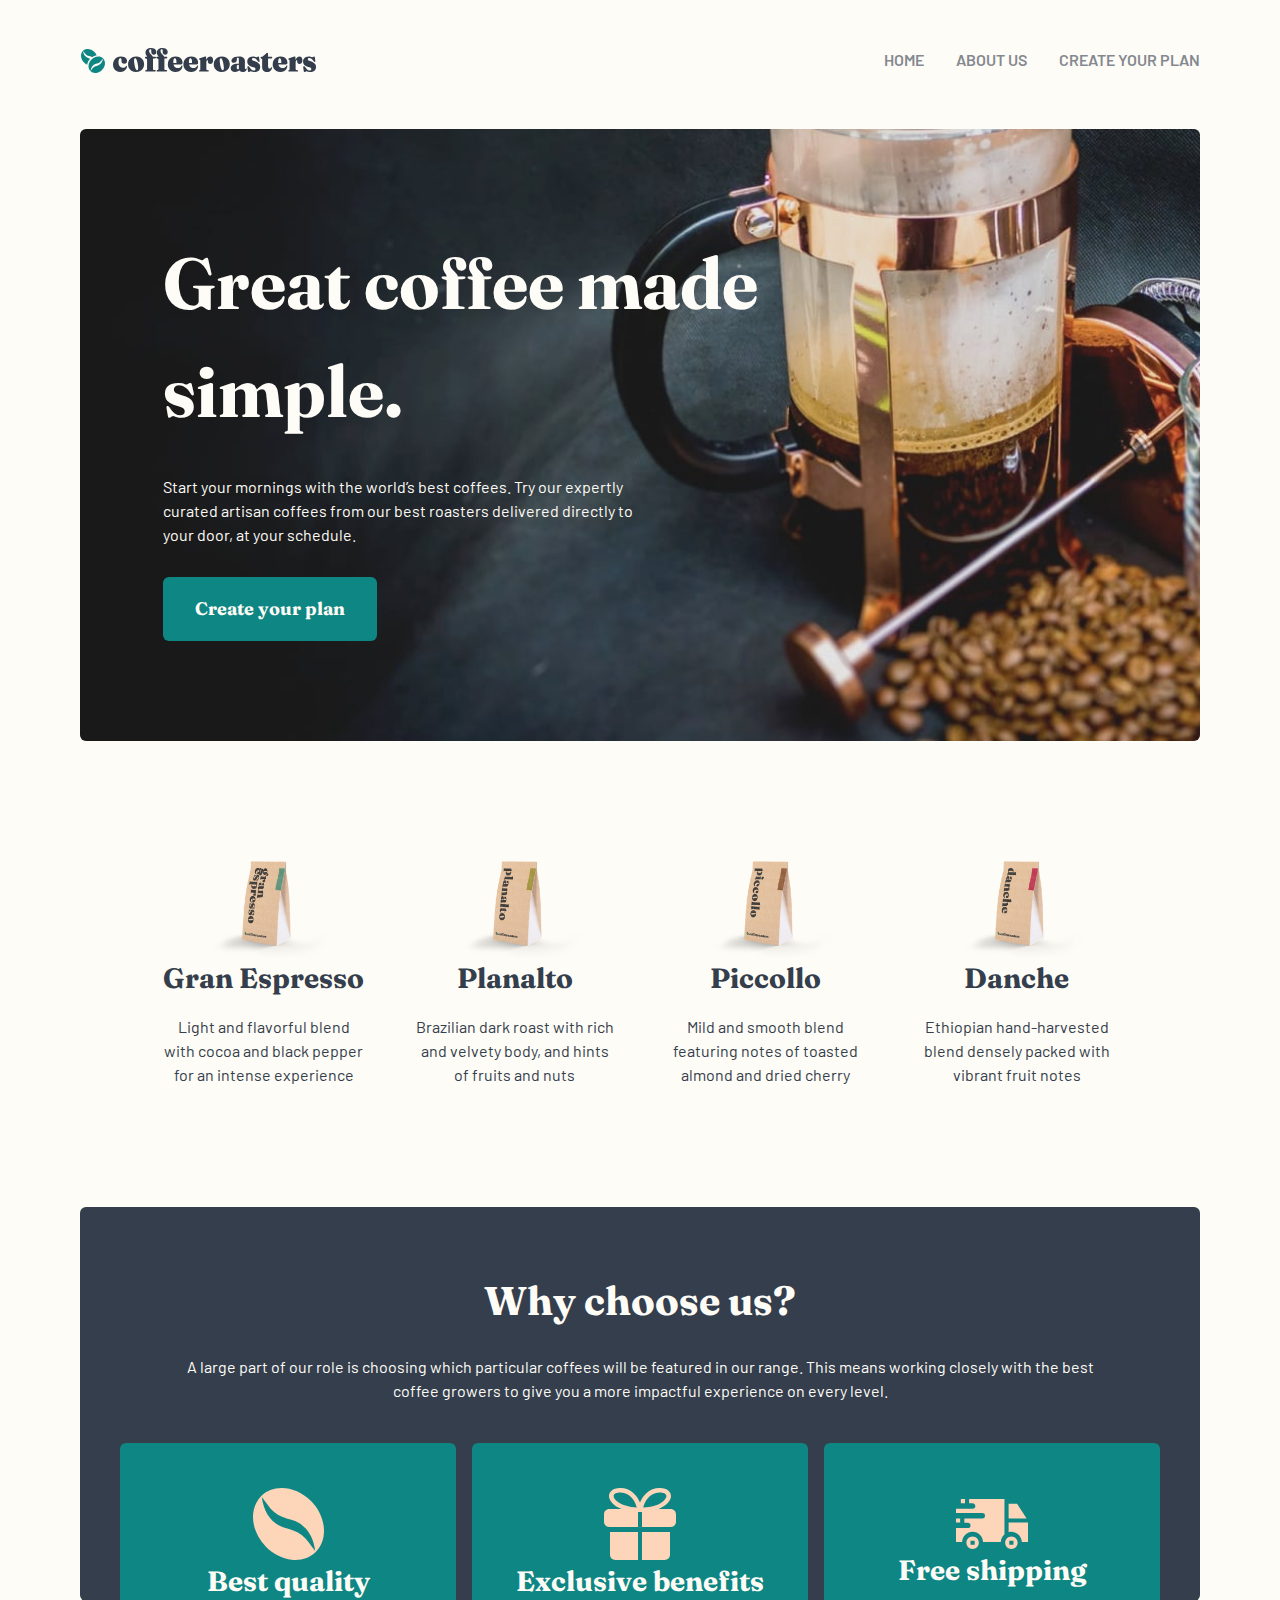
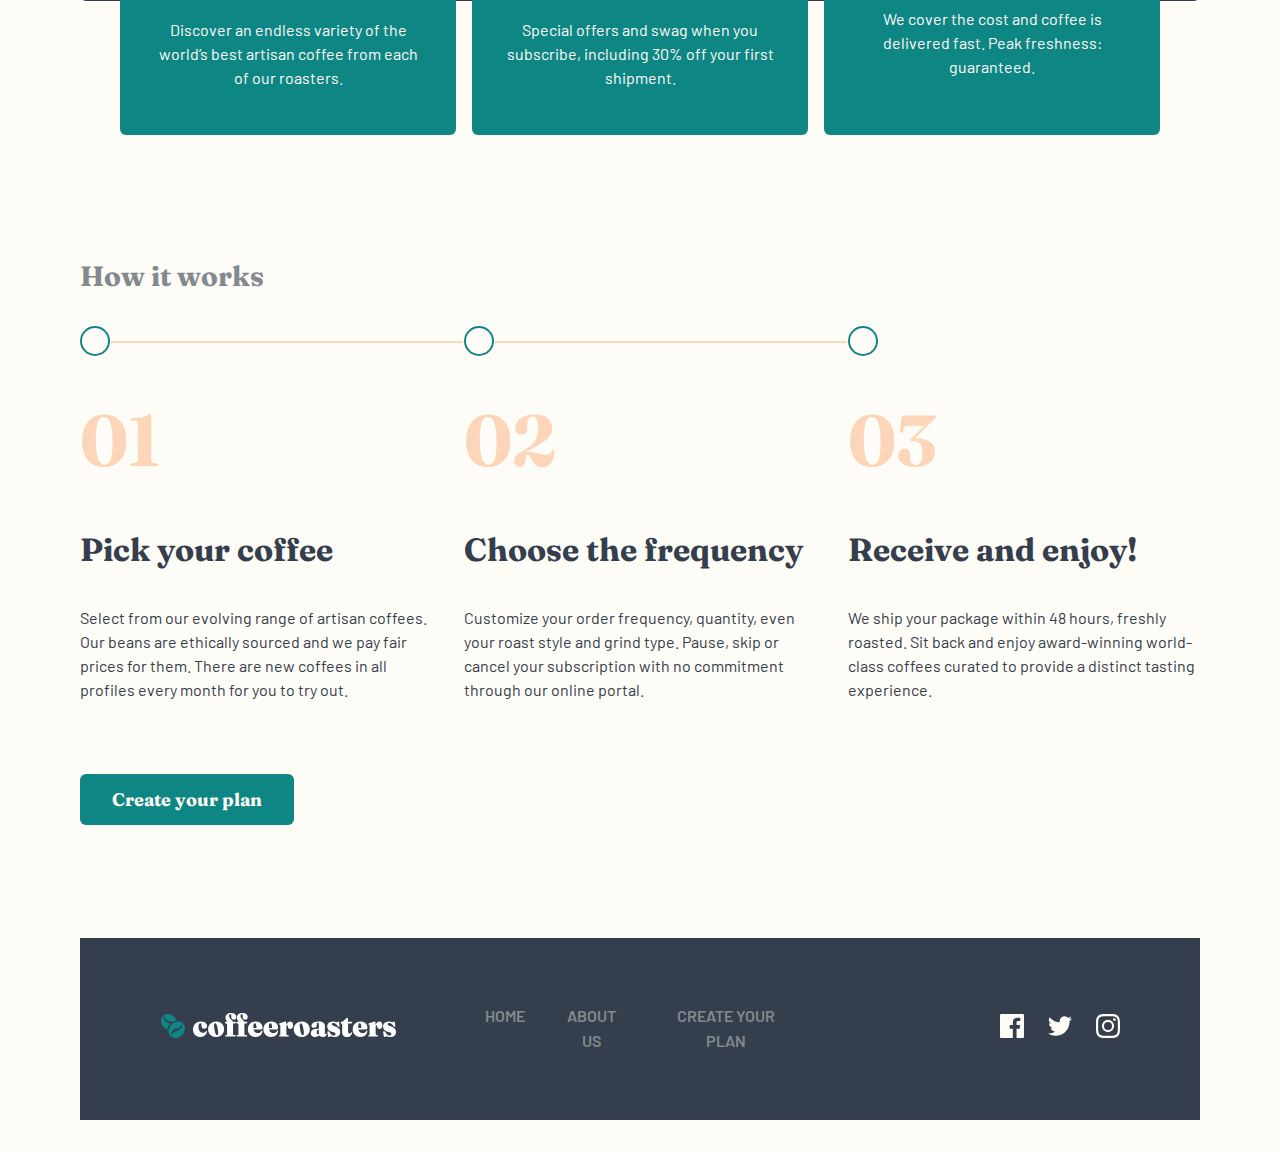
==== commit 557b1735: "fix icon" ====
--- a/index.html
+++ b/index.html
@@ -99,9 +99,10 @@
 
       <div class="why-us-content grid text-center">
         <div class="item bg-dark-cyan">
-          <div class="img">
+          <img src="assets/home/desktop/icon-coffee-bean.svg" alt="bean" class="deco-img">
+          <!-- <div class="img">
             <img src="assets/home/desktop/icon-coffee-bean.svg" alt="">
-          </div>
+          </div> -->
   
           <div class="content">
             <h2 class="fs-200">Best quality</h2>
@@ -110,9 +111,10 @@
         </div>
   
         <div class="item bg-dark-cyan">
-          <div class="img">
+          <img src="assets/home/desktop/icon-gift.svg" alt="gift" class="deco-img">
+          <!-- <div class="img">
             <img src="assets/home/desktop/icon-gift.svg" alt="">
-          </div>
+          </div> -->
           
           <div class="content">
             <h2 class="fs-200">Exclusive benefits</h2>
@@ -121,9 +123,10 @@
         </div>
   
         <div class="item bg-dark-cyan">
-          <div class="img">
+          <img src="assets/home/desktop/icon-truck.svg" alt="truck" class="deco-img">
+          <!-- <div class="img">
             <img src="assets/home/desktop/icon-truck.svg" alt="">
-          </div>
+          </div> -->
         
           <div class="content">
             <h2 class="fs-200">Free shipping</h2>
--- a/index.css
+++ b/index.css
@@ -159,21 +159,22 @@
   text-align: center;
 }
 
-@media (min-width: 50rem) {
+.deco-img {
+  margin-inline: auto;
+}
+
+@media (min-width: 60rem) {
   .wrapper {
     padding-inline: 5.125rem;
   }
 }
 
-.item {
+/* .item {
   display: grid;
   grid-template-columns: subgrid;
   gap: var(--gap, 1rem);
-}
-
-.item .img {
-  justify-self: center;
-}
+} */
+
 
 @media (min-width: 35rem) {
   .item {
@@ -183,7 +184,7 @@
   }
 }
 
-@media (min-width: 50rem) {
+@media (min-width: 60rem) {
   .item {
     text-align: center;
     grid-column: span 1;
@@ -359,9 +360,13 @@
   }
 }
 
-@media (min-width: 50rem) {
+@media (min-width: 60rem) {
   .banner {
     padding-inline-start: 5.18rem;
+  }
+
+  .banner p {
+    padding-inline-end: 10rem;
   }
 }
 
@@ -390,7 +395,6 @@
 @media (max-width: 35rem) {
   .primary-nav {
     display: none;
-
     position: fixed;
     inset: 3.8rem 1rem 0 1rem;
     background: hsl(var(--clr-light-cream) / .9);
@@ -411,7 +415,7 @@
   .primary-nav a {
     font-family: var(--ff-sans-1);
     color: hsl( var(--clr-dark-grey-blue));
-    font-size: var(--fs-200);
+    font-size: 1.125rem;;
   }
 
   .mobile-nav-toggle {
@@ -447,7 +451,7 @@
   }
 }
 
-@media (min-width: 50rem) {
+@media (min-width: 60rem) {
   .intro-wrapper {
     background-image: url("assets/home/desktop/image-hero-coffeepress.jpg");
   }
@@ -479,7 +483,7 @@
   }
 }
 
-@media (min-width: 50rem) {
+@media (min-width: 60rem) {
   .collections {
     text-align: center;
     grid-template-columns: repeat(4, minmax(0, 1fr));
@@ -542,7 +546,7 @@
   }
 }
 
-@media (min-width: 50rem) {
+@media (min-width: 60rem) {
   .why-us-content {
     grid-template-columns: repeat(3, minmax(0, 1fr));
     grid-template-rows: auto;
@@ -567,8 +571,8 @@
 
 .circle {
   position: absolute;
-  top: -5%;
   width: 30px;
+  top: -15px;
   aspect-ratio: 1;
   border-radius: 50%;
   background-color: hsl(var(--clr-light-cream) );
@@ -611,7 +615,7 @@
 }
 
 .footer-logo {
-  fill: hsl(0 0 100%);
+  fill: hsl(0 0% 100%);
 }
 
 .footer-nav {
@@ -641,7 +645,7 @@
   }
 }
 
-@media (min-width: 50rem) {
+@media (min-width: 60rem) {
   footer {
     padding-inline: 5rem;
     grid-template-columns: repeat(3, 1fr);
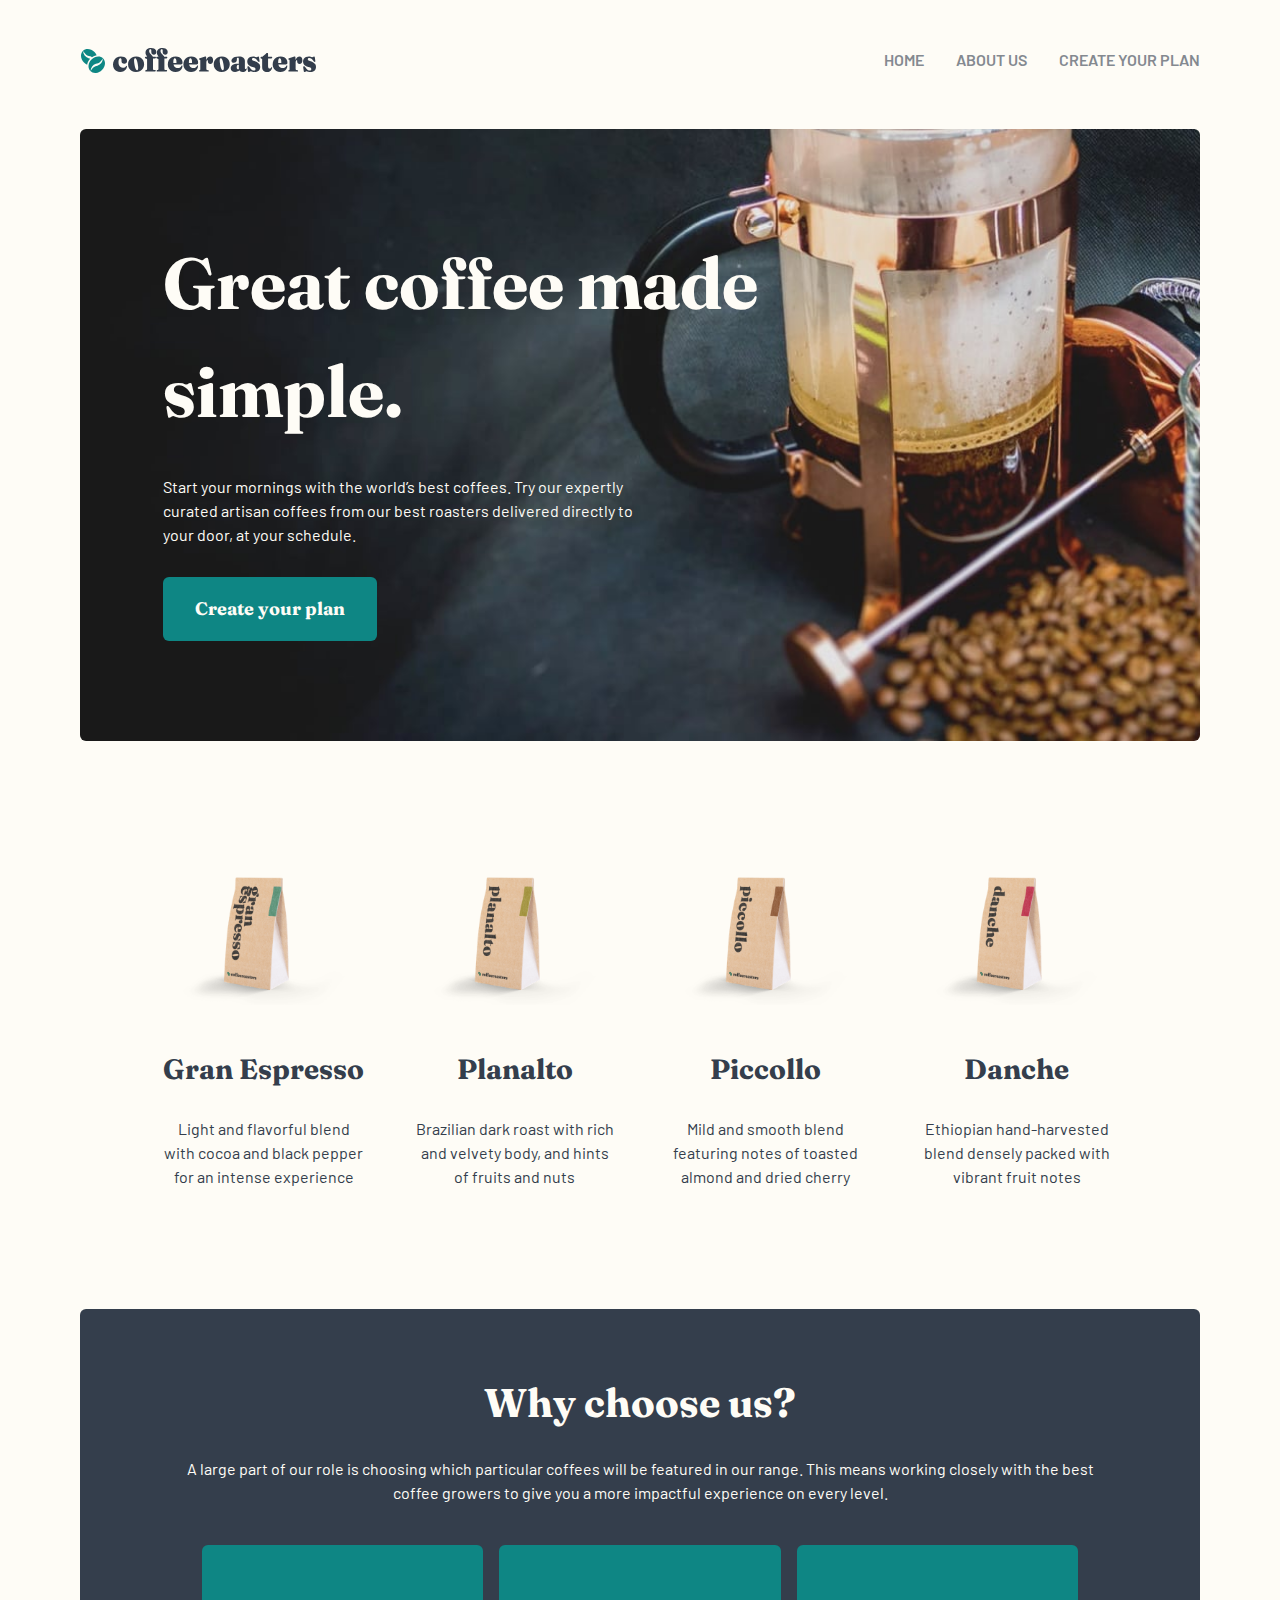
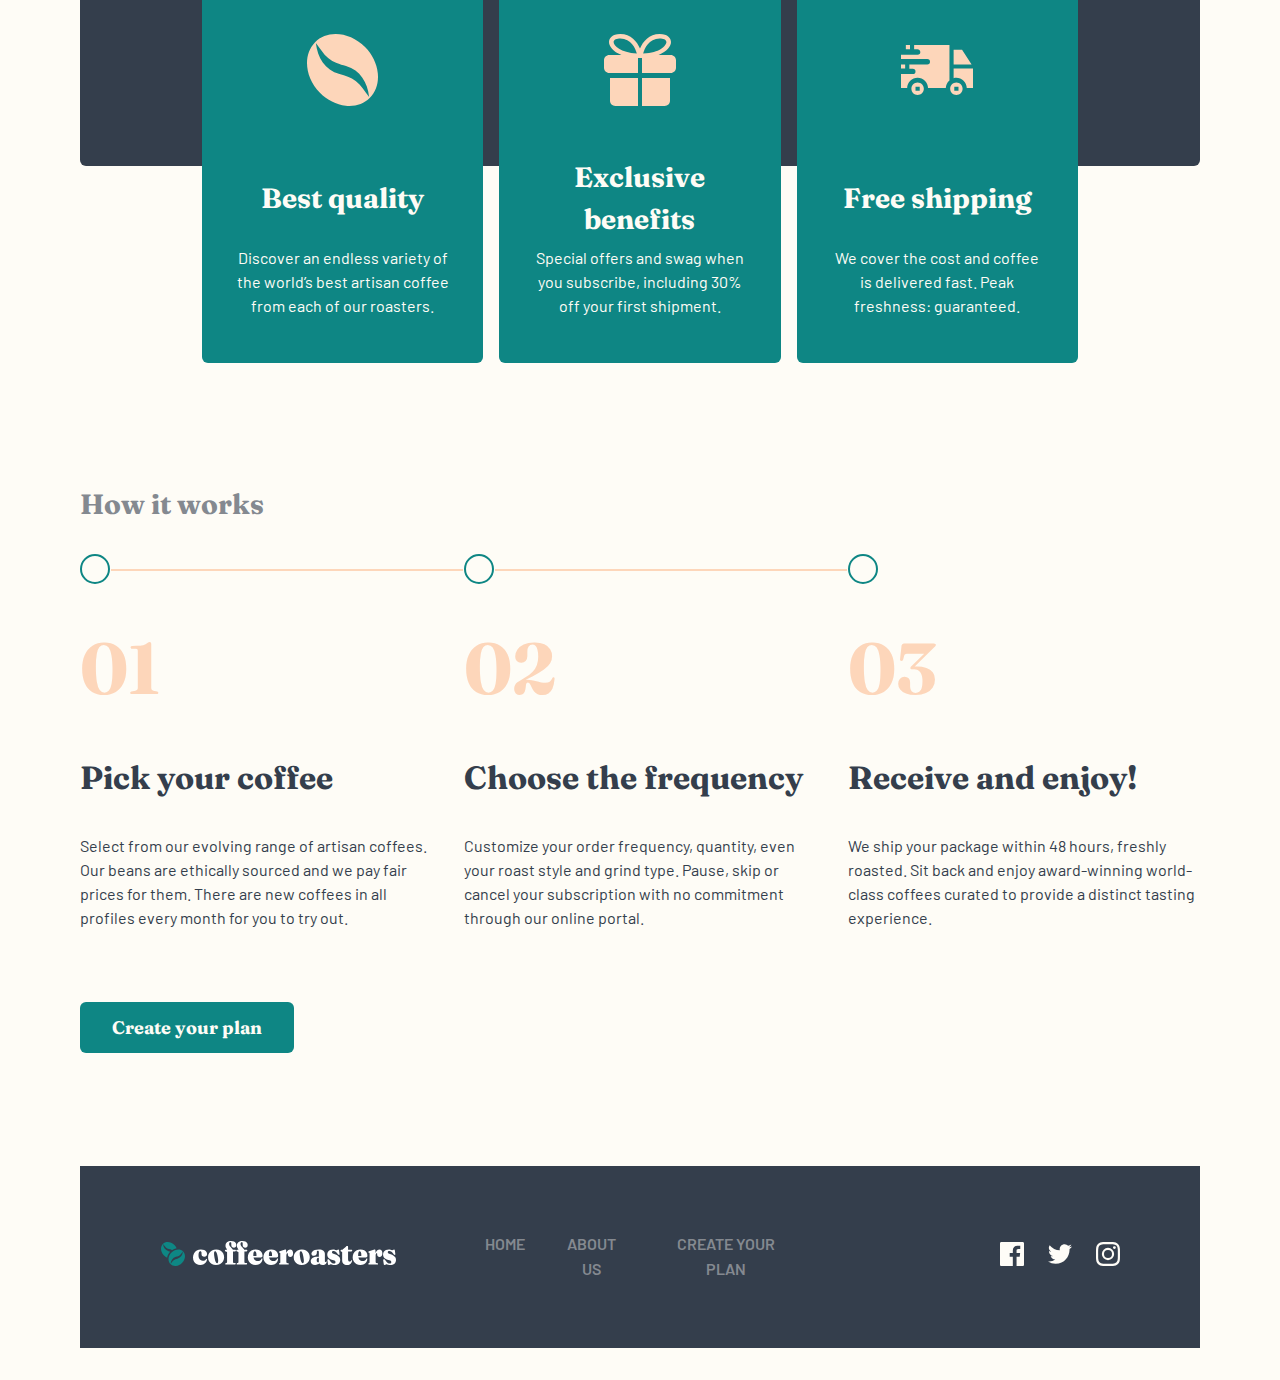
==== commit 6823595c: "fix col layout" ====
--- a/index.html
+++ b/index.html
@@ -42,10 +42,8 @@
 
     <!-- coffee collections -->
     <section class="collections wrapper grid text-center">
-      <div class="item">
-        <div class="coffee">
-          <img src="assets/home/desktop/image-gran-espresso.png" alt="Gran Expresso">
-        </div>
+      <div class="item grid">
+        <img src="assets/home/desktop/image-gran-espresso.png" alt="Gran Expresso" class="deco-img">
 
         <div class="content text-dark-grey">
           <h2 class="fs-200">Gran Espresso</h2>
@@ -53,10 +51,8 @@
         </div>
       </div>
 
-      <div class="item">
-        <div class="coffee">
-          <img src="assets/home/desktop/image-planalto.png" alt="Planalto">
-        </div>
+      <div class="item grid">
+        <img src="assets/home/desktop/image-planalto.png" alt="Planalto" class="deco-img">
 
         <div class="content text-dark-grey">
           <h2 class="fs-200">Planalto</h2>
@@ -64,10 +60,8 @@
         </div>
       </div>
 
-      <div class="item">
-        <div class="coffee">
-          <img src="assets/home/desktop/image-piccollo.png" alt="Piccollo">
-        </div>
+      <div class="item grid">
+        <img src="assets/home/desktop/image-piccollo.png" alt="Piccollo" class="deco-img">
 
         <div class="content text-dark-grey">
           <h2 class="fs-200">Piccollo</h2>
@@ -75,10 +69,8 @@
         </div>
       </div>
 
-      <div class="item">
-        <div class="coffee">
-          <img src="assets/home/desktop/image-danche.png" alt="Danche">
-        </div>
+      <div class="item grid">
+        <img src="assets/home/desktop/image-danche.png" alt="Danche" class="deco-img">
 
         <div class="content text-dark-grey">
           <h2 class="fs-200">Danche</h2>
@@ -97,24 +89,18 @@
         </div>
       </div>
 
-      <div class="why-us-content grid text-center">
-        <div class="item bg-dark-cyan">
+      <div class="why-us-content wrapper grid text-center">
+        <div class="item bg-dark-cyan grid">
           <img src="assets/home/desktop/icon-coffee-bean.svg" alt="bean" class="deco-img">
-          <!-- <div class="img">
-            <img src="assets/home/desktop/icon-coffee-bean.svg" alt="">
-          </div> -->
-  
+
           <div class="content">
             <h2 class="fs-200">Best quality</h2>
             <p class="fs-100">Discover an endless variety of the world’s best artisan coffee from each of our roasters.</p>
           </div>
         </div>
   
-        <div class="item bg-dark-cyan">
+        <div class="item bg-dark-cyan grid">
           <img src="assets/home/desktop/icon-gift.svg" alt="gift" class="deco-img">
-          <!-- <div class="img">
-            <img src="assets/home/desktop/icon-gift.svg" alt="">
-          </div> -->
           
           <div class="content">
             <h2 class="fs-200">Exclusive benefits</h2>
@@ -122,12 +108,9 @@
           </div>
         </div>
   
-        <div class="item bg-dark-cyan">
+        <div class="item bg-dark-cyan grid">
           <img src="assets/home/desktop/icon-truck.svg" alt="truck" class="deco-img">
-          <!-- <div class="img">
-            <img src="assets/home/desktop/icon-truck.svg" alt="">
-          </div> -->
-        
+         
           <div class="content">
             <h2 class="fs-200">Free shipping</h2>
             <p class="fs-100">We cover the cost and coffee is delivered fast. Peak freshness: guaranteed.</p>
--- a/index.css
+++ b/index.css
@@ -160,45 +160,36 @@
 }
 
 .deco-img {
-  margin-inline: auto;
+  justify-self: center;
+}
+
+@media (min-width: 35rem) {
+  .item {
+    --gap: 3.125rem;
+    text-align: left;
+    grid-template-columns: 10rem 1fr;
+    align-items: center;
+  }
 }
 
 @media (min-width: 60rem) {
   .wrapper {
     padding-inline: 5.125rem;
   }
-}
-
-/* .item {
-  display: grid;
-  grid-template-columns: subgrid;
-  gap: var(--gap, 1rem);
-} */
-
-
-@media (min-width: 35rem) {
+
   .item {
-    text-align: left;
-    grid-column: span 2;
-    align-items: center;
-  }
-}
-
-@media (min-width: 60rem) {
-  .item {
+    --gap: 1rem;
     text-align: center;
     grid-column: span 1;
-    grid-template-rows: 1fr 1fr;
+    grid-template-columns: 1fr;
+    grid-template-rows: 10rem 1fr;
     place-content: center;
   }
 
   .content {
-    align-self: start;
-  }
-
-  .item .img {
-    align-self: center;
-    justify-self: center;
+    display: grid;
+    grid-template-rows: 5rem 1fr;
+    align-items: center;
   }
 }
 
@@ -463,10 +454,8 @@
   --gap: 3rem;
 }
 
-.coffee img {
-  max-width: 60%;
-  position: relative;
-  transform: translate(40%);
+.collections img {
+  max-width: 80%;
 }
 
 .content h2 {
@@ -500,14 +489,14 @@
 .why-us {
   border-radius: 6px;
   grid-template-columns: 1.5rem 1fr 1.5rem;
-  grid-template-rows: repeat(7, auto);
+  grid-template-rows: repeat(5, auto);
   row-gap: 2.5rem;
 }
 
 .why-us-intro {
   border-radius: 6px;
   grid-column: 1/-1;
-  grid-row: 1/5;
+  grid-row: 1/4;
 
   display: grid;
   grid-template-rows: subgrid;
@@ -528,17 +517,9 @@
   border-radius: 6px;
 }
 
-.img {
-  margin-bottom: 2.5rem;
-}
-
 @media (min-width: 35rem) {
   .img {
     margin-bottom: 0;;
-  }
-
-  .why-us-content {
-    grid-template-columns: 10rem 1fr;
   }
 
   .why-us-intro p {
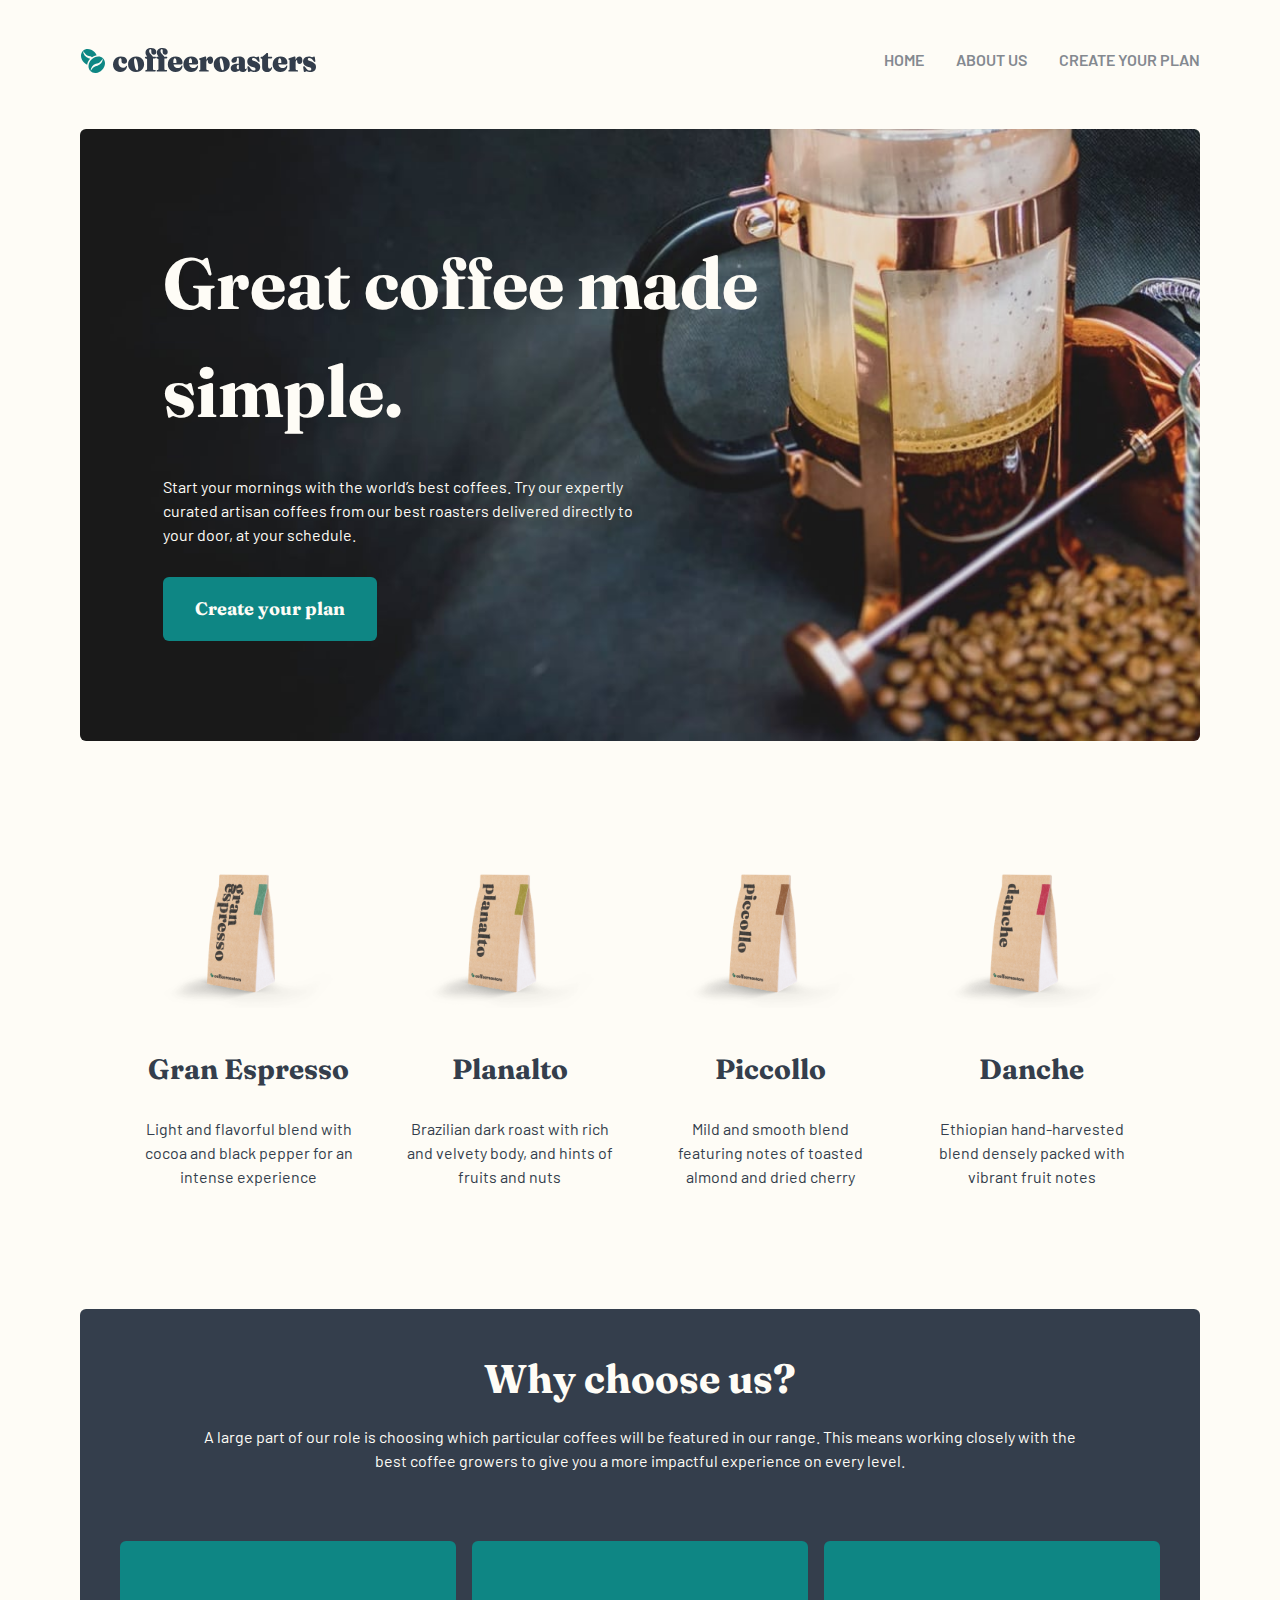
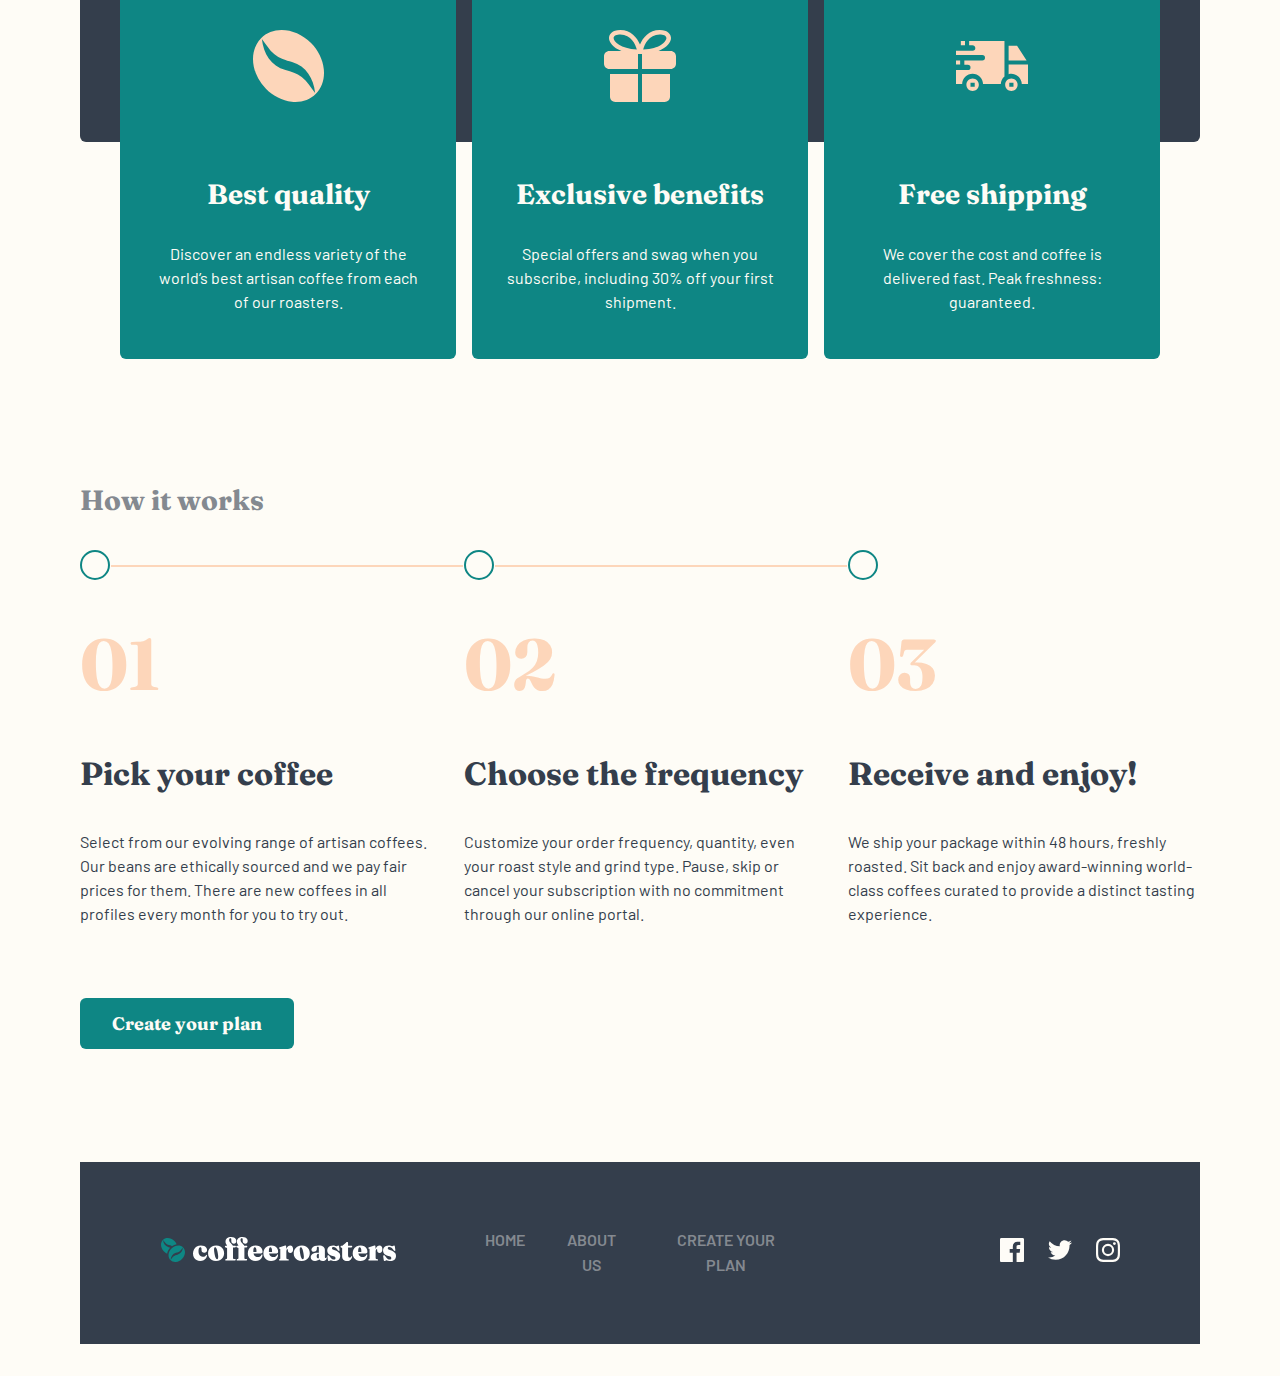
==== commit d0f3d746: "fix collections and why us layout" ====
--- a/index.html
+++ b/index.html
@@ -82,12 +82,8 @@
 
     <!-- why choose us -->
     <section class="why-us text-light text-center grid">
-      <div class="why-us-intro bg-dark-grey">
-        <div>
-          <h1 class="heading-secondary">Why choose us?</h1>
-          <p class="fs-text">A large part of our role is choosing which particular coffees will be featured in our range. This means working closely with the best coffee growers to give you a more impactful experience on every level.</p>
-        </div>
-      </div>
+      <h1 class="heading-secondary">Why choose us?</h1>
+      <p class="fs-text">A large part of our role is choosing which particular coffees will be featured in our range. This means working closely with the best coffee growers to give you a more impactful experience on every level.</p>
 
       <div class="why-us-content wrapper grid text-center">
         <div class="item bg-dark-cyan grid">
--- a/index.css
+++ b/index.css
@@ -167,16 +167,12 @@
   .item {
     --gap: 3.125rem;
     text-align: left;
-    grid-template-columns: 10rem 1fr;
+    grid-template-columns: 5rem 1fr;
     align-items: center;
   }
 }
 
 @media (min-width: 60rem) {
-  .wrapper {
-    padding-inline: 5.125rem;
-  }
-
   .item {
     --gap: 1rem;
     text-align: center;
@@ -476,6 +472,7 @@
   .collections {
     text-align: center;
     grid-template-columns: repeat(4, minmax(0, 1fr));
+    padding-inline: 3.875rem;
   }
 
   .collections p {
@@ -487,29 +484,37 @@
 /* why choose us */
 
 .why-us {
+  grid-template-columns: 1.5rem 1fr 1.5rem;
+  grid-template-rows: max-content repeat(4, auto);
+}
+
+.why-us::before {
+  content: "";
+  grid-column: 1/-1;
+  grid-row: 1/5;
+  background-color: hsl( var(--clr-dark-grey-blue) );
   border-radius: 6px;
-  grid-template-columns: 1.5rem 1fr 1.5rem;
-  grid-template-rows: repeat(5, auto);
-  row-gap: 2.5rem;
-}
-
-.why-us-intro {
-  border-radius: 6px;
-  grid-column: 1/-1;
-  grid-row: 1/4;
-
-  display: grid;
-  grid-template-rows: subgrid;
-  padding: 4rem 1.5rem;
-}
-
-.why-us-intro h1 {
-  margin-bottom: 1.5rem;
+}
+
+.why-us h1 {
+  margin-block-start: 1rem;
+  grid-column: 2/3;
+  grid-row: 1/2;
+  z-index: 2;
+}
+
+.why-us > p {
+  grid-column: 2/3;
+  grid-row: 2/3;
+  z-index: 2;
+  padding-inline: clamp(5rem, 4.925rem + 0.214vw, 8rem);
 }
 
 .why-us-content {
   grid-column: 2/3;
-  grid-row: 2/-1;
+  grid-row: 4/-1;
+  z-index: 2;
+  grid-template-rows: repeat(3, 1fr);
 }
 
 .why-us-content .item {
@@ -517,17 +522,15 @@
   border-radius: 6px;
 }
 
-@media (min-width: 35rem) {
-  .img {
-    margin-bottom: 0;;
-  }
-
-  .why-us-intro p {
-    padding-inline: clamp(5rem, 4.925rem + 0.214vw, 8rem);
-  }
-}
-
 @media (min-width: 60rem) {
+  .why-us h1 {
+    margin-top: 2.5rem;
+  }
+
+  .why-us > p {
+    margin-bottom: 2.25rem;
+  }
+
   .why-us-content {
     grid-template-columns: repeat(3, minmax(0, 1fr));
     grid-template-rows: auto;
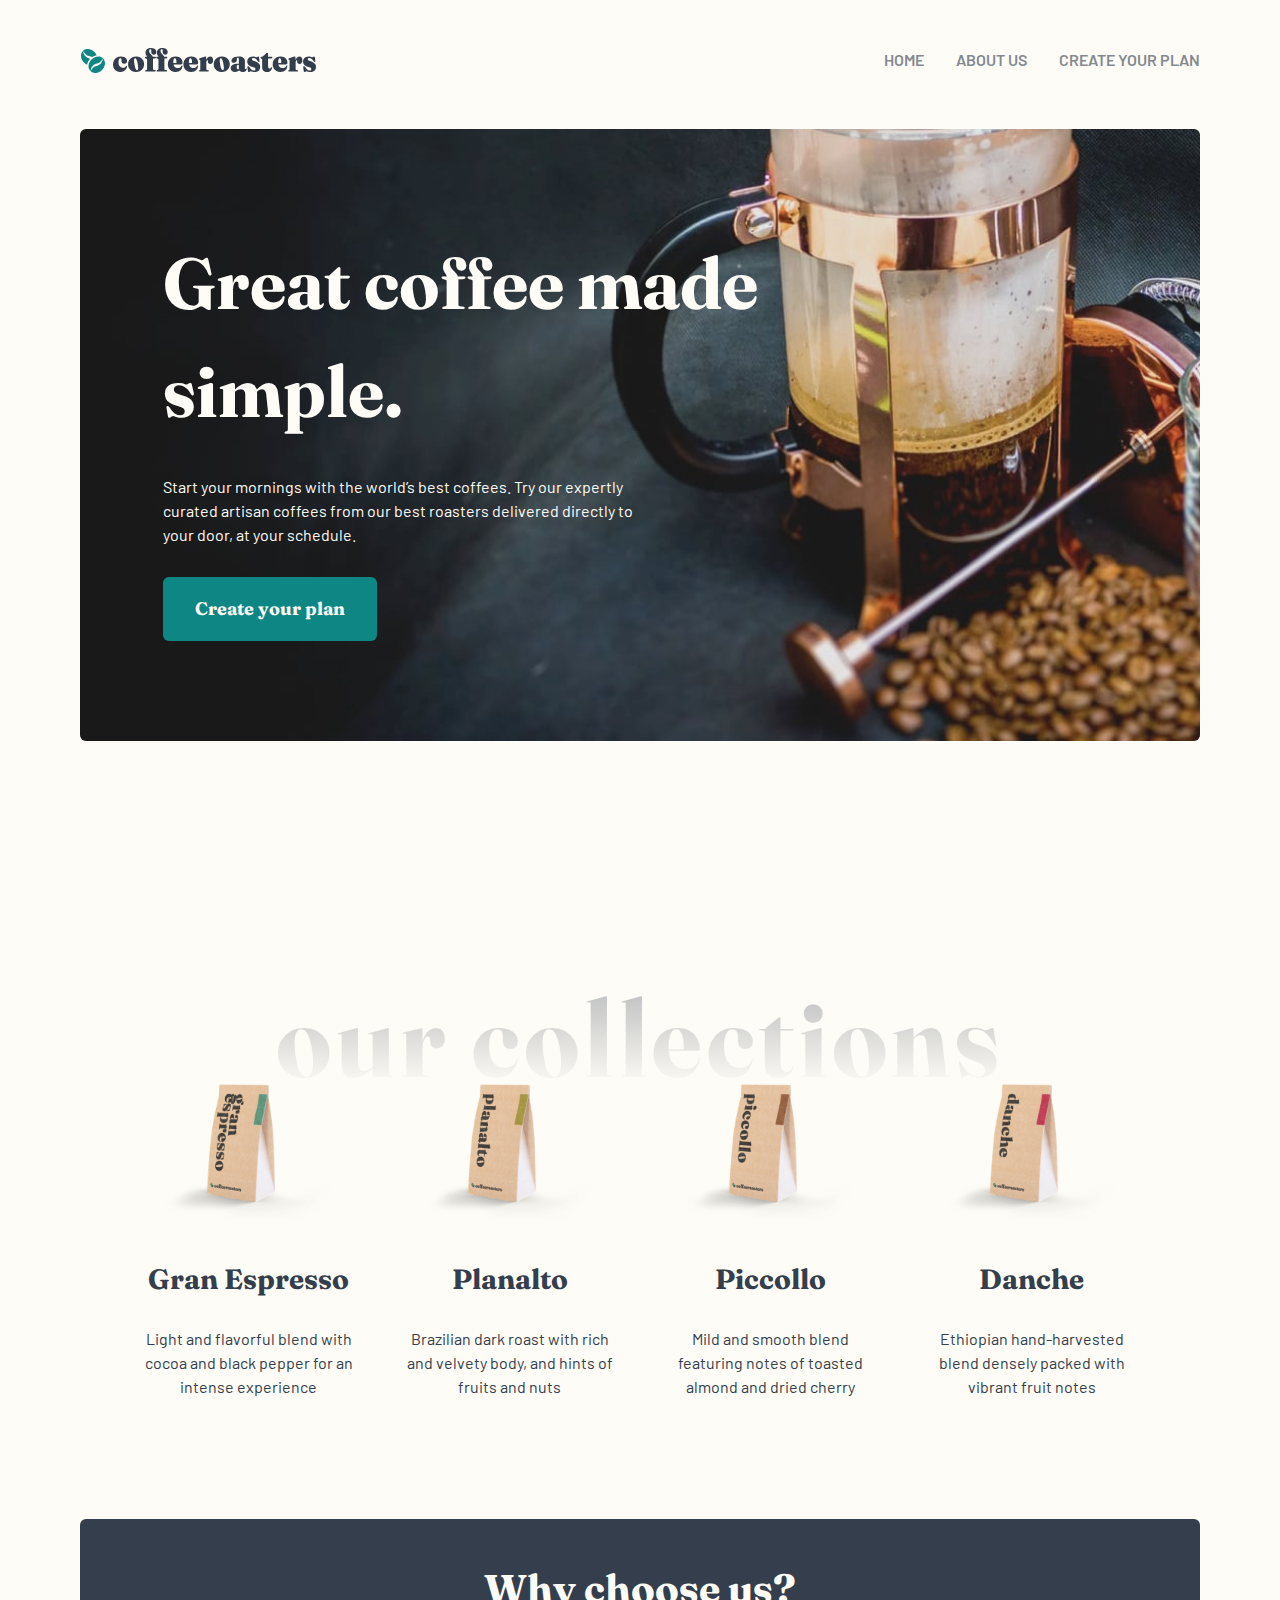
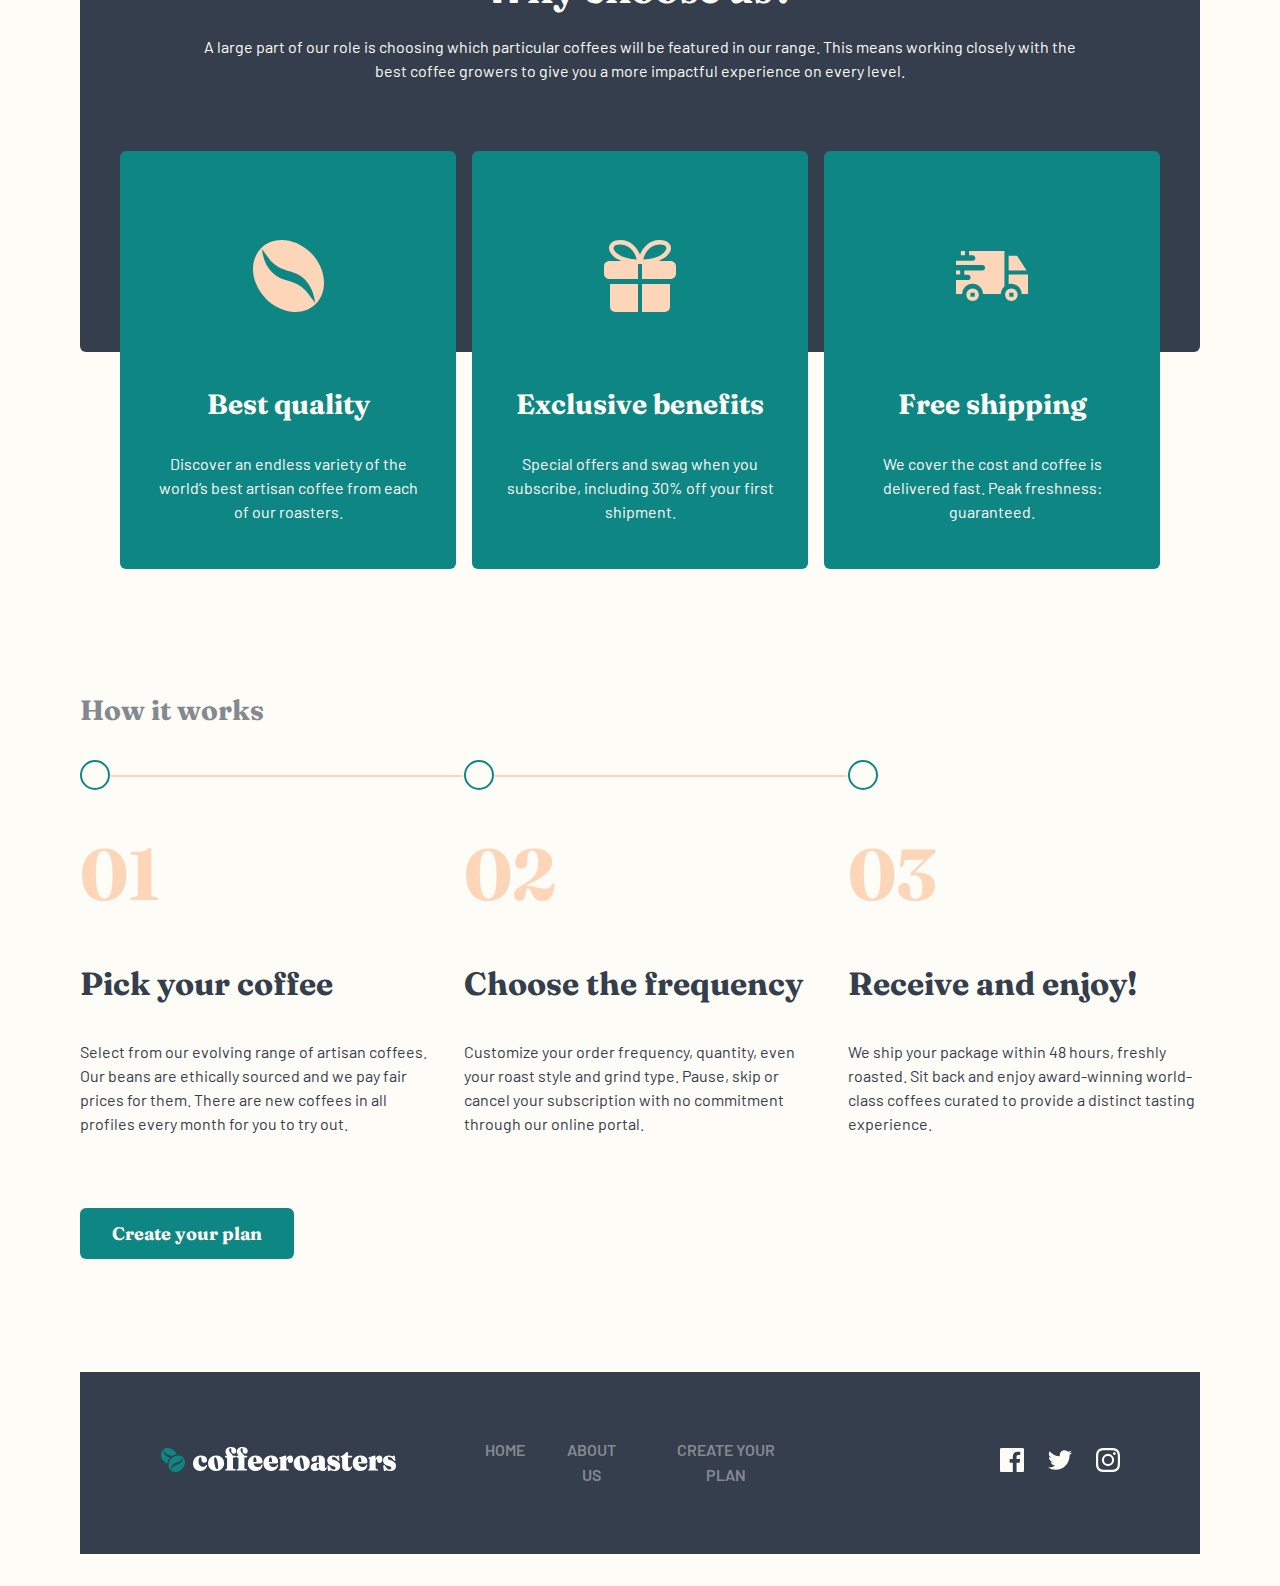
==== commit 061bfc6a: "add collection heading style" ====
--- a/index.html
+++ b/index.html
@@ -42,6 +42,7 @@
 
     <!-- coffee collections -->
     <section class="collections wrapper grid text-center">
+      <h1 class="collections-heading ff-sans-1 text-dark-grey">our collections</h1>
       <div class="item grid">
         <img src="assets/home/desktop/image-gran-espresso.png" alt="Gran Expresso" class="deco-img">
 
--- a/index.css
+++ b/index.css
@@ -118,7 +118,7 @@
   background-color: hsl(var(--clr-light-cream));
 }
 
-@media (min-width: 50rem) {
+@media (min-width: 60rem) {
   body {
     padding-inline: 5rem; 
   }
@@ -167,7 +167,6 @@
   .item {
     --gap: 3.125rem;
     text-align: left;
-    grid-template-columns: 5rem 1fr;
     align-items: center;
   }
 }
@@ -177,7 +176,6 @@
     --gap: 1rem;
     text-align: center;
     grid-column: span 1;
-    grid-template-columns: 1fr;
     grid-template-rows: 10rem 1fr;
     place-content: center;
   }
@@ -339,7 +337,6 @@
     text-align: left;
     justify-items: start;
     grid-template-columns: 2fr 1fr;
-    
   }
 
   .banner > * {
@@ -448,6 +445,20 @@
 
 .collections {
   --gap: 3rem;
+  position: relative;
+}
+
+.collections-heading {
+  font-size: clamp(2.5rem, 7.512vw + 0.739rem, 7.5rem);
+  font-weight: 700;
+  background-color: hsl(var(--clr-dark-grey-blue));
+  background-image: linear-gradient(
+    hsl(var(--clr-dark-grey-blue)) 20%,
+    hsl(var(--clr-light-cream)) 80%
+  );
+  background-clip: text;
+  -webkit-text-fill-color: transparent;
+  opacity: .3;
 }
 
 .collections img {
@@ -463,6 +474,17 @@
 }
 
 @media (min-width: 35rem) {
+  .collections-heading {
+    position: relative;
+    z-index: -1;
+    top: 20%;
+    letter-spacing: .3rem;
+  }
+
+  .collections .item {
+    grid-template-columns: 1fr 2fr;
+  }
+
   .collections p {
     padding-inline-start: 0;
   }
@@ -473,6 +495,17 @@
     text-align: center;
     grid-template-columns: repeat(4, minmax(0, 1fr));
     padding-inline: 3.875rem;
+  }
+
+  .collections-heading {
+    grid-column: 1/-1;
+    grid-row: span 1;
+    top: 60%;
+  }
+
+  .collections .item {
+    grid-row: 2/3;
+    grid-template-columns: 1fr;
   }
 
   .collections p {
@@ -522,6 +555,12 @@
   border-radius: 6px;
 }
 
+@media (min-width: 35rem) {
+  .why-us-content .item {
+    grid-template-columns: 5rem 1fr;
+  }
+}
+
 @media (min-width: 60rem) {
   .why-us h1 {
     margin-top: 2.5rem;
@@ -534,6 +573,10 @@
   .why-us-content {
     grid-template-columns: repeat(3, minmax(0, 1fr));
     grid-template-rows: auto;
+  }
+
+  .why-us-content .item {
+    grid-template-columns: 1fr;
   }
 }
 
